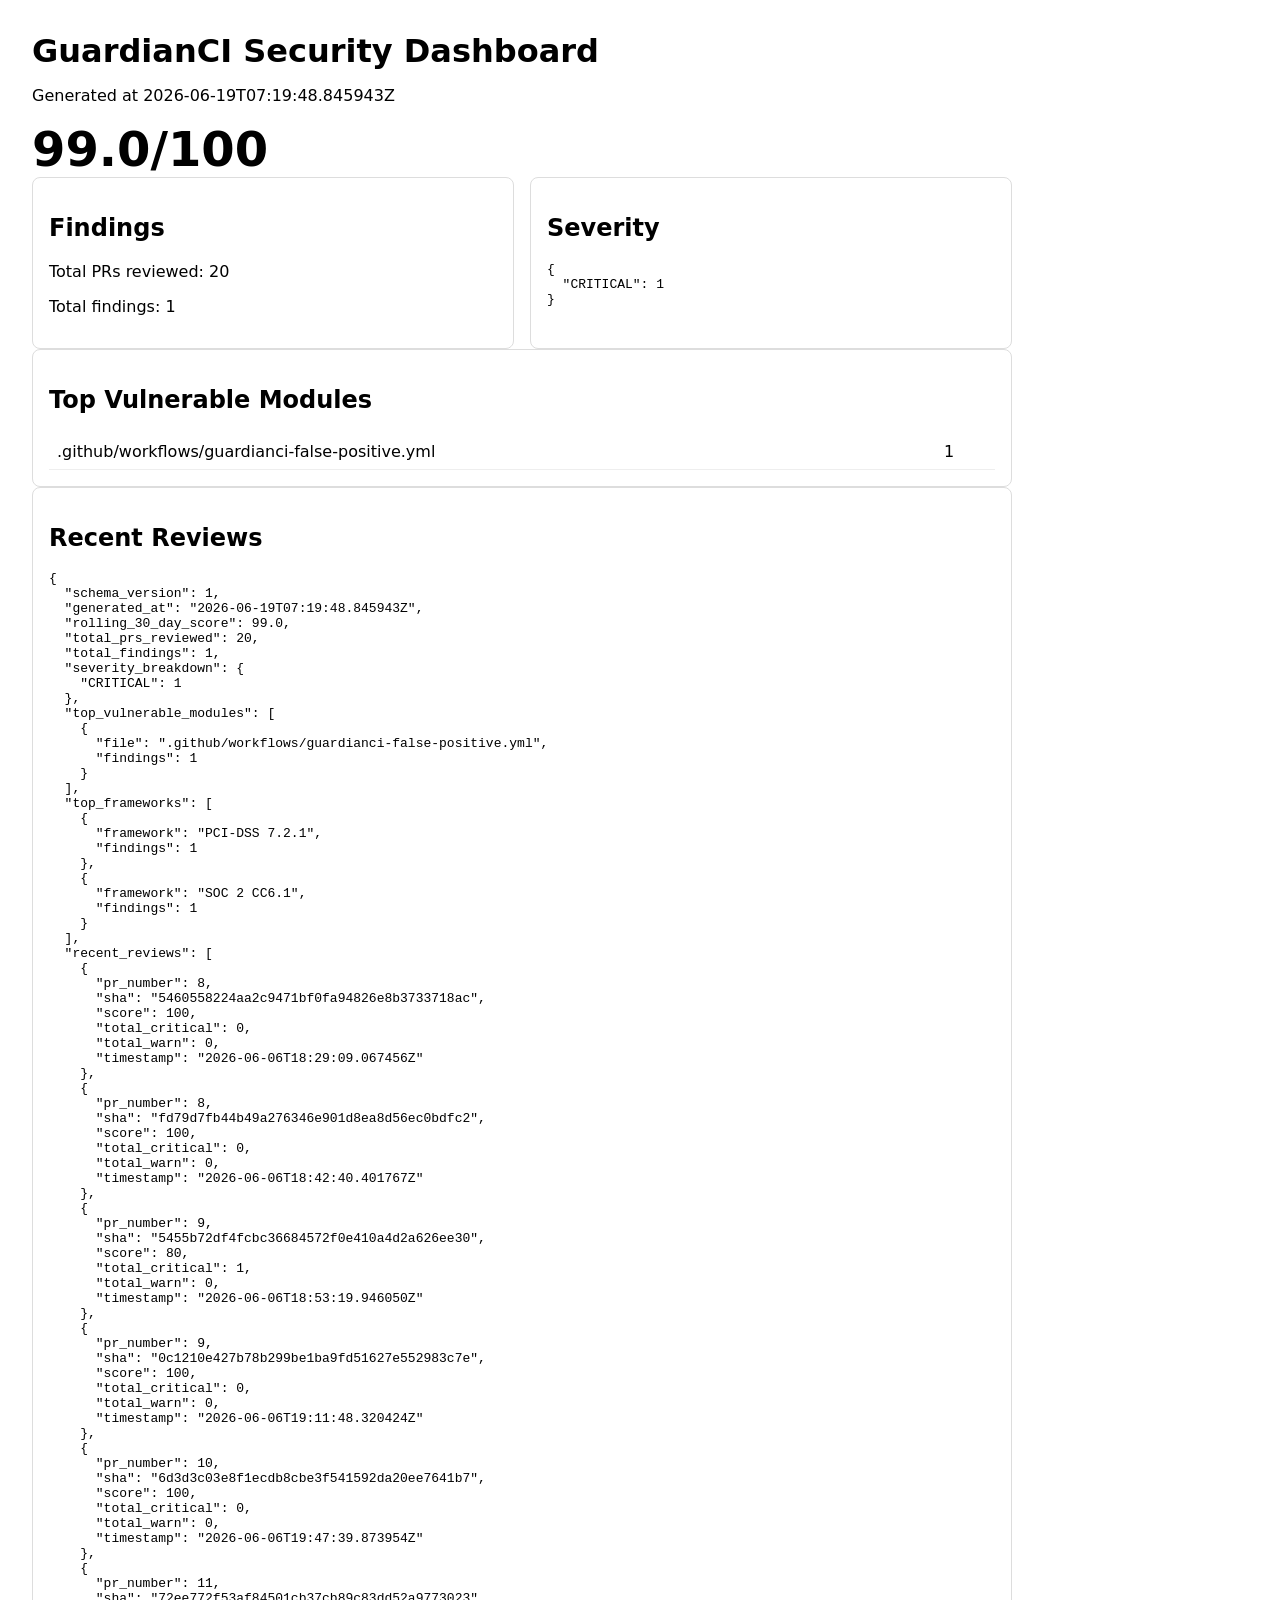
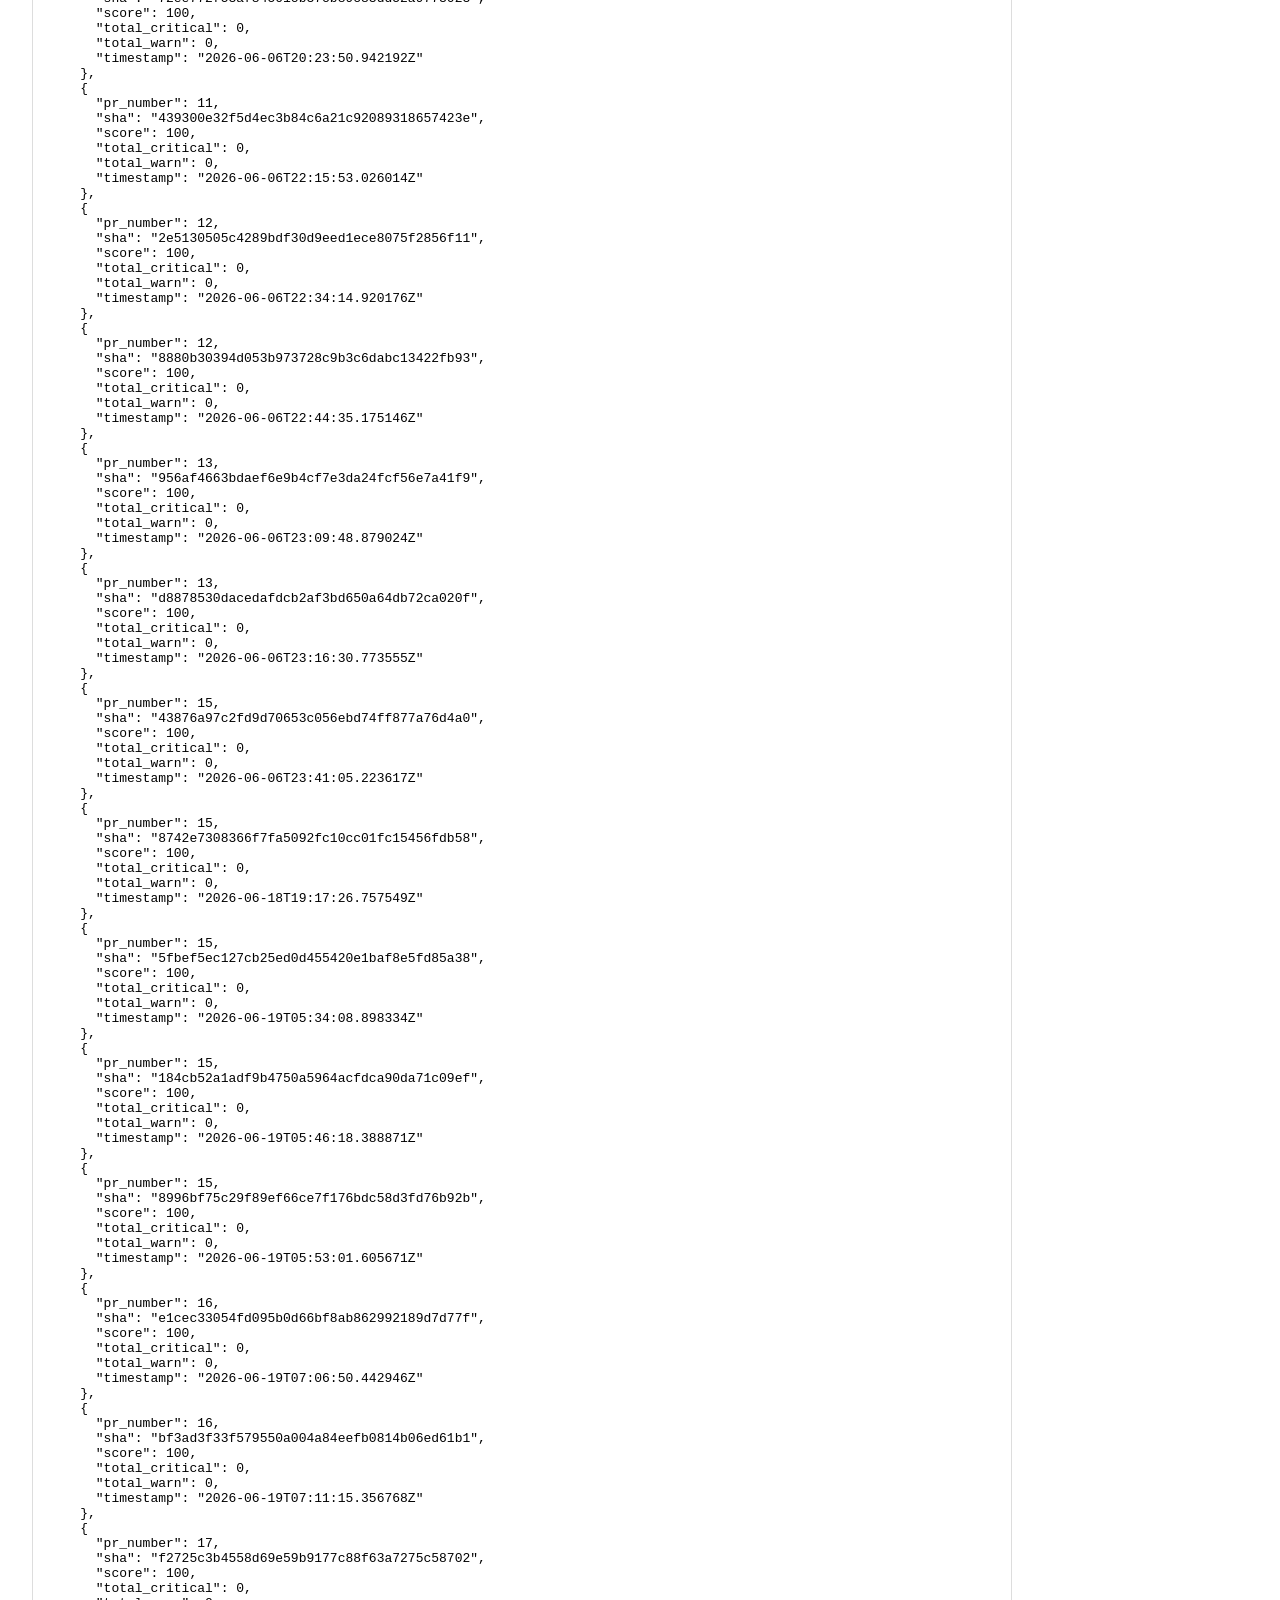
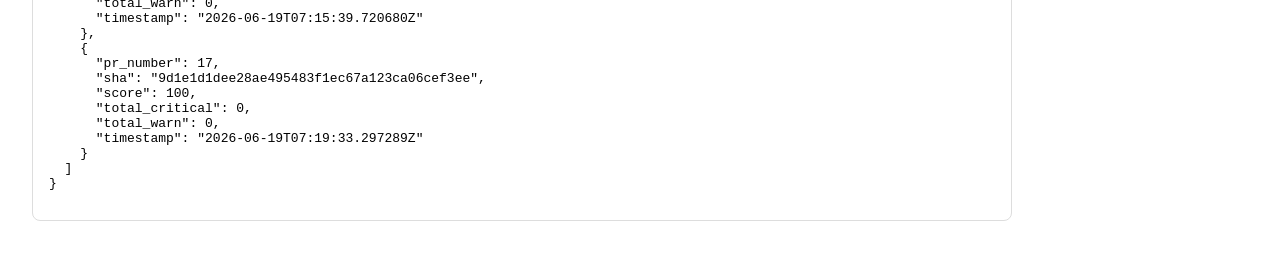
==== index.html @ 5e806235 "GuardianCI metrics: 2026-06-19t07-19-33-297289z-9d1e1d1dee28.json" ====
<!doctype html>
<html lang="en">
<head>
  <meta charset="utf-8">
  <meta name="viewport" content="width=device-width, initial-scale=1">
  <title>GuardianCI Security Dashboard</title>
  <style>
    body { font-family: system-ui, sans-serif; margin: 2rem; max-width: 980px; }
    h1 { margin-bottom: 0.25rem; }
    .score { font-size: 3rem; font-weight: 700; }
    .grid { display: grid; grid-template-columns: repeat(auto-fit, minmax(220px, 1fr)); gap: 1rem; }
    section { border: 1px solid #ddd; border-radius: 8px; padding: 1rem; }
    table { width: 100%; border-collapse: collapse; }
    td, th { border-bottom: 1px solid #eee; padding: 0.5rem; text-align: left; }
  </style>
</head>
<body>
  <h1>GuardianCI Security Dashboard</h1>
  <p>Generated at 2026-06-19T07:19:48.845943Z</p>
  <div class="score">99.0/100</div>
  <div class="grid">
    <section>
      <h2>Findings</h2>
      <p>Total PRs reviewed: 20</p>
      <p>Total findings: 1</p>
    </section>
    <section>
      <h2>Severity</h2>
      <pre>{
  &quot;CRITICAL&quot;: 1
}</pre>
    </section>
  </div>
  <section>
    <h2>Top Vulnerable Modules</h2>
    <table><tbody>
      <tr><td>.github/workflows/guardianci-false-positive.yml</td><td>1</td></tr>
    </tbody></table>
  </section>
  <section>
    <h2>Recent Reviews</h2>
    <pre id="data">{
  &quot;schema_version&quot;: 1,
  &quot;generated_at&quot;: &quot;2026-06-19T07:19:48.845943Z&quot;,
  &quot;rolling_30_day_score&quot;: 99.0,
  &quot;total_prs_reviewed&quot;: 20,
  &quot;total_findings&quot;: 1,
  &quot;severity_breakdown&quot;: {
    &quot;CRITICAL&quot;: 1
  },
  &quot;top_vulnerable_modules&quot;: [
    {
      &quot;file&quot;: &quot;.github/workflows/guardianci-false-positive.yml&quot;,
      &quot;findings&quot;: 1
    }
  ],
  &quot;top_frameworks&quot;: [
    {
      &quot;framework&quot;: &quot;PCI-DSS 7.2.1&quot;,
      &quot;findings&quot;: 1
    },
    {
      &quot;framework&quot;: &quot;SOC 2 CC6.1&quot;,
      &quot;findings&quot;: 1
    }
  ],
  &quot;recent_reviews&quot;: [
    {
      &quot;pr_number&quot;: 8,
      &quot;sha&quot;: &quot;5460558224aa2c9471bf0fa94826e8b3733718ac&quot;,
      &quot;score&quot;: 100,
      &quot;total_critical&quot;: 0,
      &quot;total_warn&quot;: 0,
      &quot;timestamp&quot;: &quot;2026-06-06T18:29:09.067456Z&quot;
    },
    {
      &quot;pr_number&quot;: 8,
      &quot;sha&quot;: &quot;fd79d7fb44b49a276346e901d8ea8d56ec0bdfc2&quot;,
      &quot;score&quot;: 100,
      &quot;total_critical&quot;: 0,
      &quot;total_warn&quot;: 0,
      &quot;timestamp&quot;: &quot;2026-06-06T18:42:40.401767Z&quot;
    },
    {
      &quot;pr_number&quot;: 9,
      &quot;sha&quot;: &quot;5455b72df4fcbc36684572f0e410a4d2a626ee30&quot;,
      &quot;score&quot;: 80,
      &quot;total_critical&quot;: 1,
      &quot;total_warn&quot;: 0,
      &quot;timestamp&quot;: &quot;2026-06-06T18:53:19.946050Z&quot;
    },
    {
      &quot;pr_number&quot;: 9,
      &quot;sha&quot;: &quot;0c1210e427b78b299be1ba9fd51627e552983c7e&quot;,
      &quot;score&quot;: 100,
      &quot;total_critical&quot;: 0,
      &quot;total_warn&quot;: 0,
      &quot;timestamp&quot;: &quot;2026-06-06T19:11:48.320424Z&quot;
    },
    {
      &quot;pr_number&quot;: 10,
      &quot;sha&quot;: &quot;6d3d3c03e8f1ecdb8cbe3f541592da20ee7641b7&quot;,
      &quot;score&quot;: 100,
      &quot;total_critical&quot;: 0,
      &quot;total_warn&quot;: 0,
      &quot;timestamp&quot;: &quot;2026-06-06T19:47:39.873954Z&quot;
    },
    {
      &quot;pr_number&quot;: 11,
      &quot;sha&quot;: &quot;72ee772f53af84501cb37cb89c83dd52a9773023&quot;,
      &quot;score&quot;: 100,
      &quot;total_critical&quot;: 0,
      &quot;total_warn&quot;: 0,
      &quot;timestamp&quot;: &quot;2026-06-06T20:23:50.942192Z&quot;
    },
    {
      &quot;pr_number&quot;: 11,
      &quot;sha&quot;: &quot;439300e32f5d4ec3b84c6a21c92089318657423e&quot;,
      &quot;score&quot;: 100,
      &quot;total_critical&quot;: 0,
      &quot;total_warn&quot;: 0,
      &quot;timestamp&quot;: &quot;2026-06-06T22:15:53.026014Z&quot;
    },
    {
      &quot;pr_number&quot;: 12,
      &quot;sha&quot;: &quot;2e5130505c4289bdf30d9eed1ece8075f2856f11&quot;,
      &quot;score&quot;: 100,
      &quot;total_critical&quot;: 0,
      &quot;total_warn&quot;: 0,
      &quot;timestamp&quot;: &quot;2026-06-06T22:34:14.920176Z&quot;
    },
    {
      &quot;pr_number&quot;: 12,
      &quot;sha&quot;: &quot;8880b30394d053b973728c9b3c6dabc13422fb93&quot;,
      &quot;score&quot;: 100,
      &quot;total_critical&quot;: 0,
      &quot;total_warn&quot;: 0,
      &quot;timestamp&quot;: &quot;2026-06-06T22:44:35.175146Z&quot;
    },
    {
      &quot;pr_number&quot;: 13,
      &quot;sha&quot;: &quot;956af4663bdaef6e9b4cf7e3da24fcf56e7a41f9&quot;,
      &quot;score&quot;: 100,
      &quot;total_critical&quot;: 0,
      &quot;total_warn&quot;: 0,
      &quot;timestamp&quot;: &quot;2026-06-06T23:09:48.879024Z&quot;
    },
    {
      &quot;pr_number&quot;: 13,
      &quot;sha&quot;: &quot;d8878530dacedafdcb2af3bd650a64db72ca020f&quot;,
      &quot;score&quot;: 100,
      &quot;total_critical&quot;: 0,
      &quot;total_warn&quot;: 0,
      &quot;timestamp&quot;: &quot;2026-06-06T23:16:30.773555Z&quot;
    },
    {
      &quot;pr_number&quot;: 15,
      &quot;sha&quot;: &quot;43876a97c2fd9d70653c056ebd74ff877a76d4a0&quot;,
      &quot;score&quot;: 100,
      &quot;total_critical&quot;: 0,
      &quot;total_warn&quot;: 0,
      &quot;timestamp&quot;: &quot;2026-06-06T23:41:05.223617Z&quot;
    },
    {
      &quot;pr_number&quot;: 15,
      &quot;sha&quot;: &quot;8742e7308366f7fa5092fc10cc01fc15456fdb58&quot;,
      &quot;score&quot;: 100,
      &quot;total_critical&quot;: 0,
      &quot;total_warn&quot;: 0,
      &quot;timestamp&quot;: &quot;2026-06-18T19:17:26.757549Z&quot;
    },
    {
      &quot;pr_number&quot;: 15,
      &quot;sha&quot;: &quot;5fbef5ec127cb25ed0d455420e1baf8e5fd85a38&quot;,
      &quot;score&quot;: 100,
      &quot;total_critical&quot;: 0,
      &quot;total_warn&quot;: 0,
      &quot;timestamp&quot;: &quot;2026-06-19T05:34:08.898334Z&quot;
    },
    {
      &quot;pr_number&quot;: 15,
      &quot;sha&quot;: &quot;184cb52a1adf9b4750a5964acfdca90da71c09ef&quot;,
      &quot;score&quot;: 100,
      &quot;total_critical&quot;: 0,
      &quot;total_warn&quot;: 0,
      &quot;timestamp&quot;: &quot;2026-06-19T05:46:18.388871Z&quot;
    },
    {
      &quot;pr_number&quot;: 15,
      &quot;sha&quot;: &quot;8996bf75c29f89ef66ce7f176bdc58d3fd76b92b&quot;,
      &quot;score&quot;: 100,
      &quot;total_critical&quot;: 0,
      &quot;total_warn&quot;: 0,
      &quot;timestamp&quot;: &quot;2026-06-19T05:53:01.605671Z&quot;
    },
    {
      &quot;pr_number&quot;: 16,
      &quot;sha&quot;: &quot;e1cec33054fd095b0d66bf8ab862992189d7d77f&quot;,
      &quot;score&quot;: 100,
      &quot;total_critical&quot;: 0,
      &quot;total_warn&quot;: 0,
      &quot;timestamp&quot;: &quot;2026-06-19T07:06:50.442946Z&quot;
    },
    {
      &quot;pr_number&quot;: 16,
      &quot;sha&quot;: &quot;bf3ad3f33f579550a004a84eefb0814b06ed61b1&quot;,
      &quot;score&quot;: 100,
      &quot;total_critical&quot;: 0,
      &quot;total_warn&quot;: 0,
      &quot;timestamp&quot;: &quot;2026-06-19T07:11:15.356768Z&quot;
    },
    {
      &quot;pr_number&quot;: 17,
      &quot;sha&quot;: &quot;f2725c3b4558d69e59b9177c88f63a7275c58702&quot;,
      &quot;score&quot;: 100,
      &quot;total_critical&quot;: 0,
      &quot;total_warn&quot;: 0,
      &quot;timestamp&quot;: &quot;2026-06-19T07:15:39.720680Z&quot;
    },
    {
      &quot;pr_number&quot;: 17,
      &quot;sha&quot;: &quot;9d1e1d1dee28ae495483f1ec67a123ca06cef3ee&quot;,
      &quot;score&quot;: 100,
      &quot;total_critical&quot;: 0,
      &quot;total_warn&quot;: 0,
      &quot;timestamp&quot;: &quot;2026-06-19T07:19:33.297289Z&quot;
    }
  ]
}</pre>
  </section>
</body>
</html>
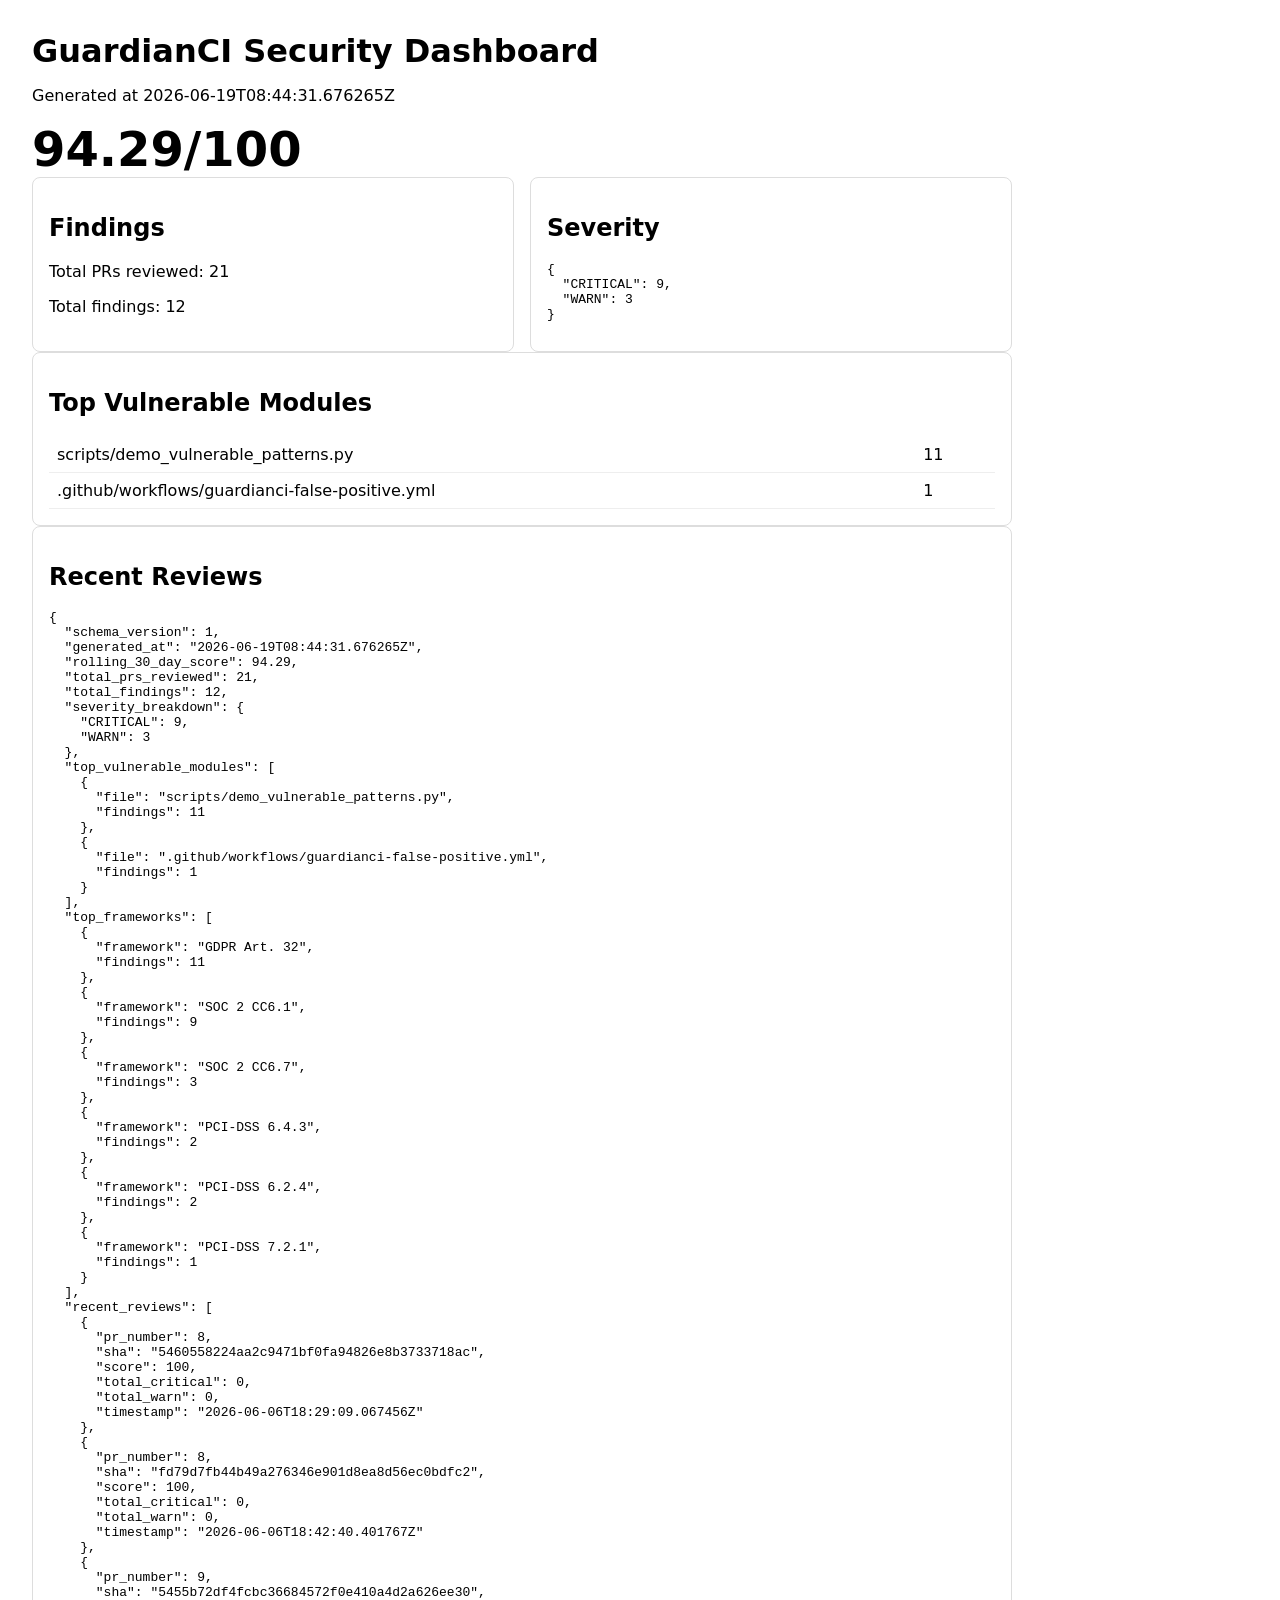
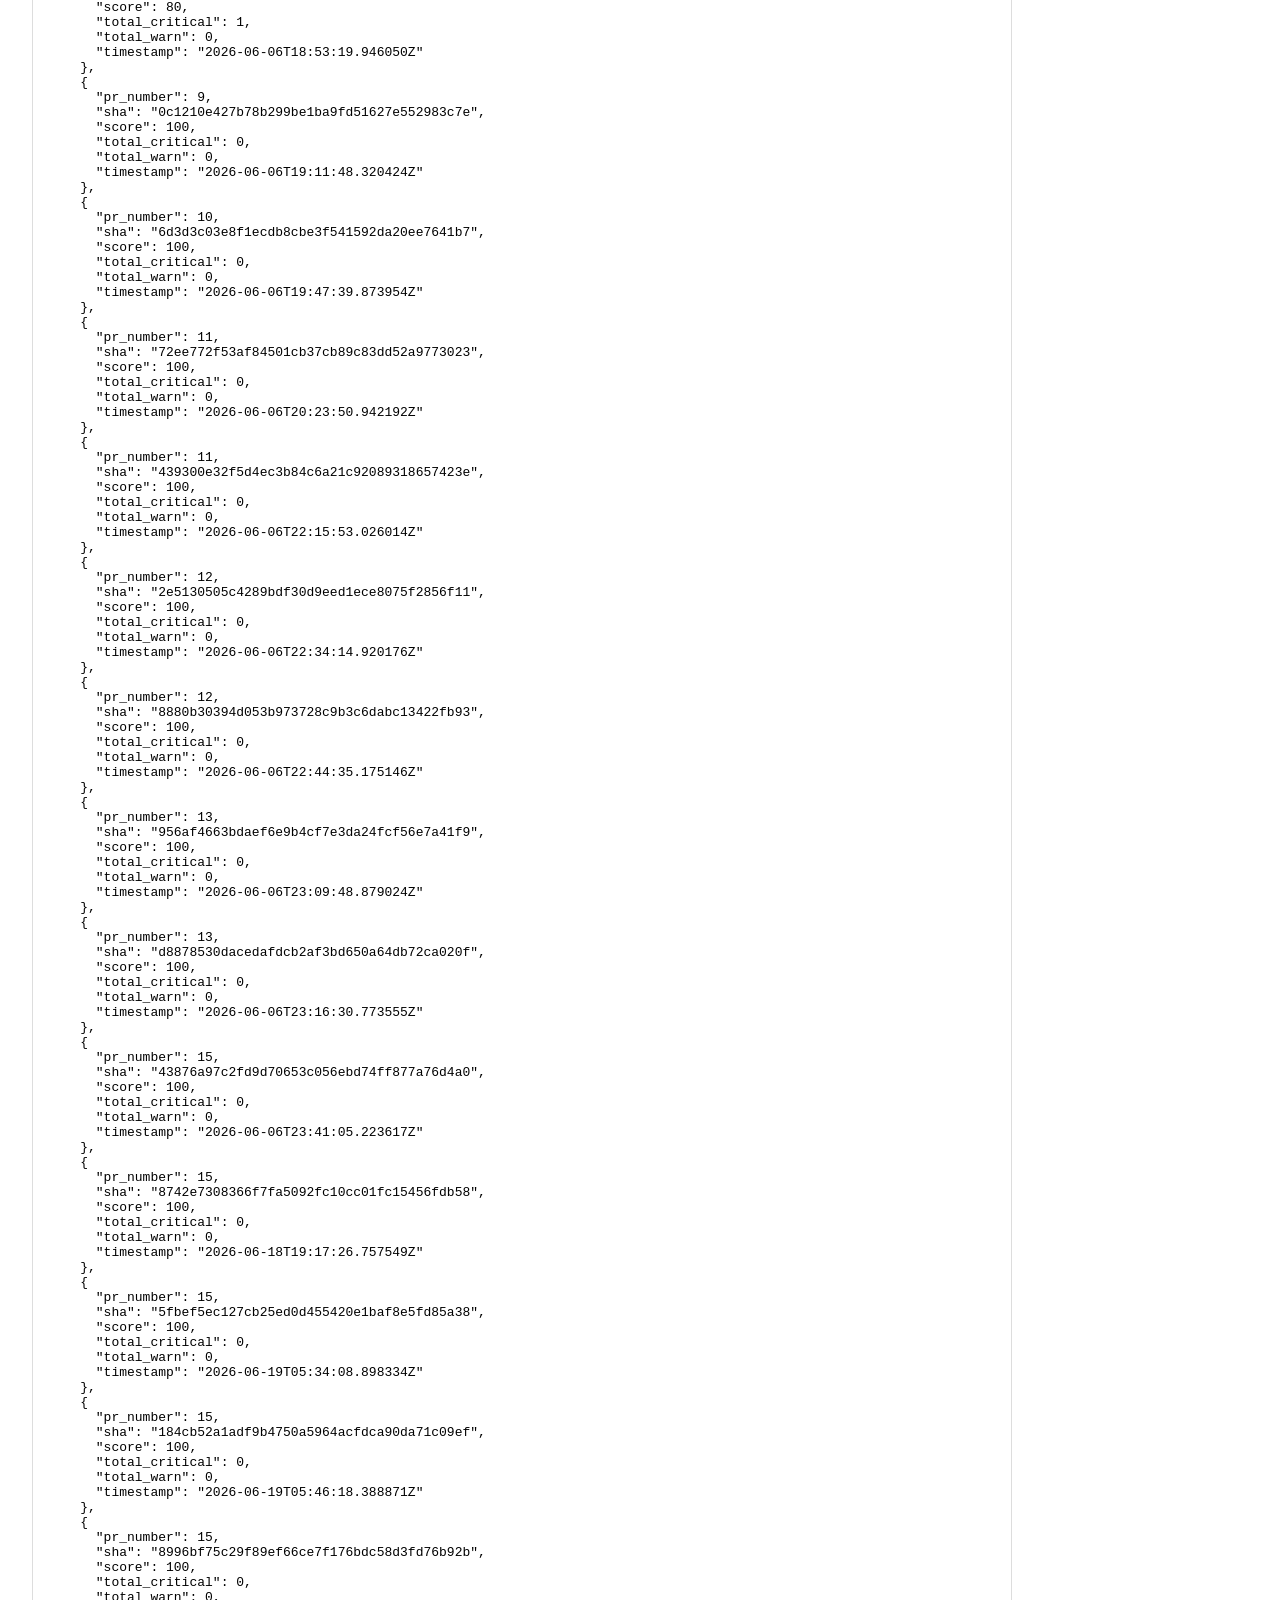
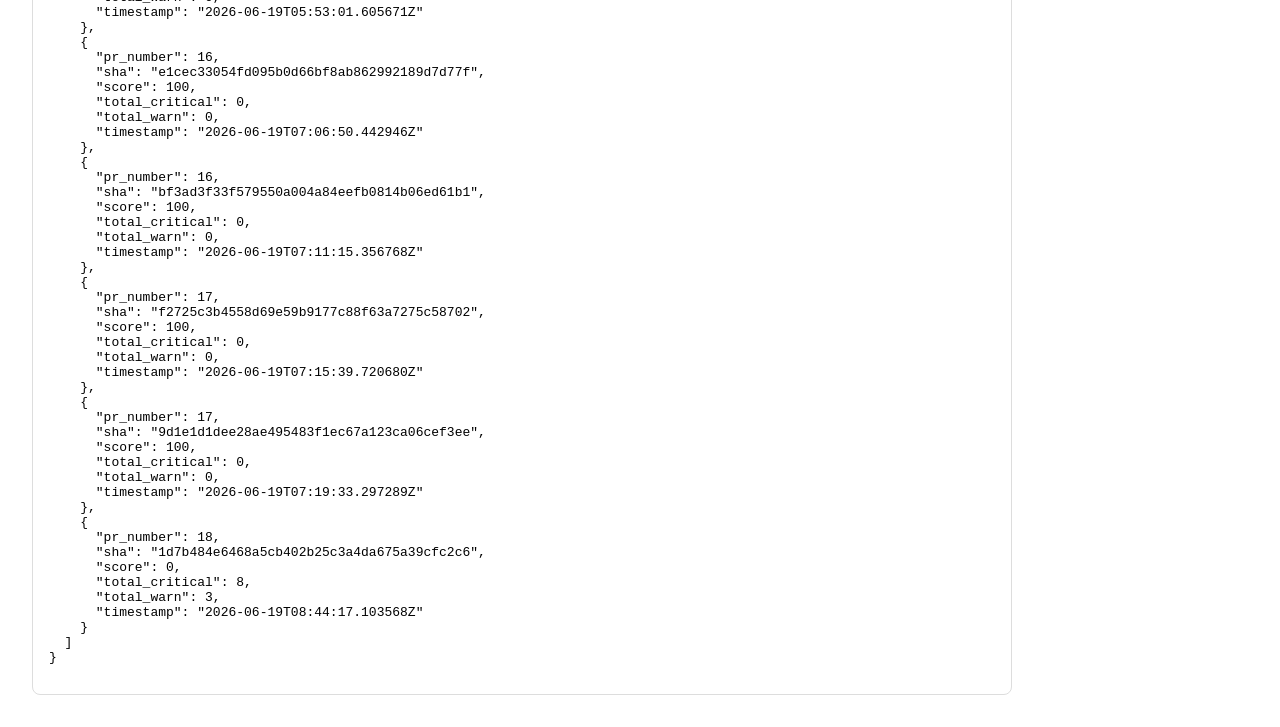
==== commit cab87e42: "GuardianCI metrics: 2026-06-19t08-44-17-103568z-1d7b484e6468.json" ====
--- a/index.html
+++ b/index.html
@@ -16,39 +16,46 @@
 </head>
 <body>
   <h1>GuardianCI Security Dashboard</h1>
-  <p>Generated at 2026-06-19T07:19:48.845943Z</p>
-  <div class="score">99.0/100</div>
+  <p>Generated at 2026-06-19T08:44:31.676265Z</p>
+  <div class="score">94.29/100</div>
   <div class="grid">
     <section>
       <h2>Findings</h2>
-      <p>Total PRs reviewed: 20</p>
-      <p>Total findings: 1</p>
+      <p>Total PRs reviewed: 21</p>
+      <p>Total findings: 12</p>
     </section>
     <section>
       <h2>Severity</h2>
       <pre>{
-  &quot;CRITICAL&quot;: 1
+  &quot;CRITICAL&quot;: 9,
+  &quot;WARN&quot;: 3
 }</pre>
     </section>
   </div>
   <section>
     <h2>Top Vulnerable Modules</h2>
     <table><tbody>
-      <tr><td>.github/workflows/guardianci-false-positive.yml</td><td>1</td></tr>
+      <tr><td>scripts/demo_vulnerable_patterns.py</td><td>11</td></tr>
+<tr><td>.github/workflows/guardianci-false-positive.yml</td><td>1</td></tr>
     </tbody></table>
   </section>
   <section>
     <h2>Recent Reviews</h2>
     <pre id="data">{
   &quot;schema_version&quot;: 1,
-  &quot;generated_at&quot;: &quot;2026-06-19T07:19:48.845943Z&quot;,
-  &quot;rolling_30_day_score&quot;: 99.0,
-  &quot;total_prs_reviewed&quot;: 20,
-  &quot;total_findings&quot;: 1,
+  &quot;generated_at&quot;: &quot;2026-06-19T08:44:31.676265Z&quot;,
+  &quot;rolling_30_day_score&quot;: 94.29,
+  &quot;total_prs_reviewed&quot;: 21,
+  &quot;total_findings&quot;: 12,
   &quot;severity_breakdown&quot;: {
-    &quot;CRITICAL&quot;: 1
+    &quot;CRITICAL&quot;: 9,
+    &quot;WARN&quot;: 3
   },
   &quot;top_vulnerable_modules&quot;: [
+    {
+      &quot;file&quot;: &quot;scripts/demo_vulnerable_patterns.py&quot;,
+      &quot;findings&quot;: 11
+    },
     {
       &quot;file&quot;: &quot;.github/workflows/guardianci-false-positive.yml&quot;,
       &quot;findings&quot;: 1
@@ -56,11 +63,27 @@
   ],
   &quot;top_frameworks&quot;: [
     {
+      &quot;framework&quot;: &quot;GDPR Art. 32&quot;,
+      &quot;findings&quot;: 11
+    },
+    {
+      &quot;framework&quot;: &quot;SOC 2 CC6.1&quot;,
+      &quot;findings&quot;: 9
+    },
+    {
+      &quot;framework&quot;: &quot;SOC 2 CC6.7&quot;,
+      &quot;findings&quot;: 3
+    },
+    {
+      &quot;framework&quot;: &quot;PCI-DSS 6.4.3&quot;,
+      &quot;findings&quot;: 2
+    },
+    {
+      &quot;framework&quot;: &quot;PCI-DSS 6.2.4&quot;,
+      &quot;findings&quot;: 2
+    },
+    {
       &quot;framework&quot;: &quot;PCI-DSS 7.2.1&quot;,
-      &quot;findings&quot;: 1
-    },
-    {
-      &quot;framework&quot;: &quot;SOC 2 CC6.1&quot;,
       &quot;findings&quot;: 1
     }
   ],
@@ -224,6 +247,14 @@
       &quot;total_critical&quot;: 0,
       &quot;total_warn&quot;: 0,
       &quot;timestamp&quot;: &quot;2026-06-19T07:19:33.297289Z&quot;
+    },
+    {
+      &quot;pr_number&quot;: 18,
+      &quot;sha&quot;: &quot;1d7b484e6468a5cb402b25c3a4da675a39cfc2c6&quot;,
+      &quot;score&quot;: 0,
+      &quot;total_critical&quot;: 8,
+      &quot;total_warn&quot;: 3,
+      &quot;timestamp&quot;: &quot;2026-06-19T08:44:17.103568Z&quot;
     }
   ]
 }</pre>
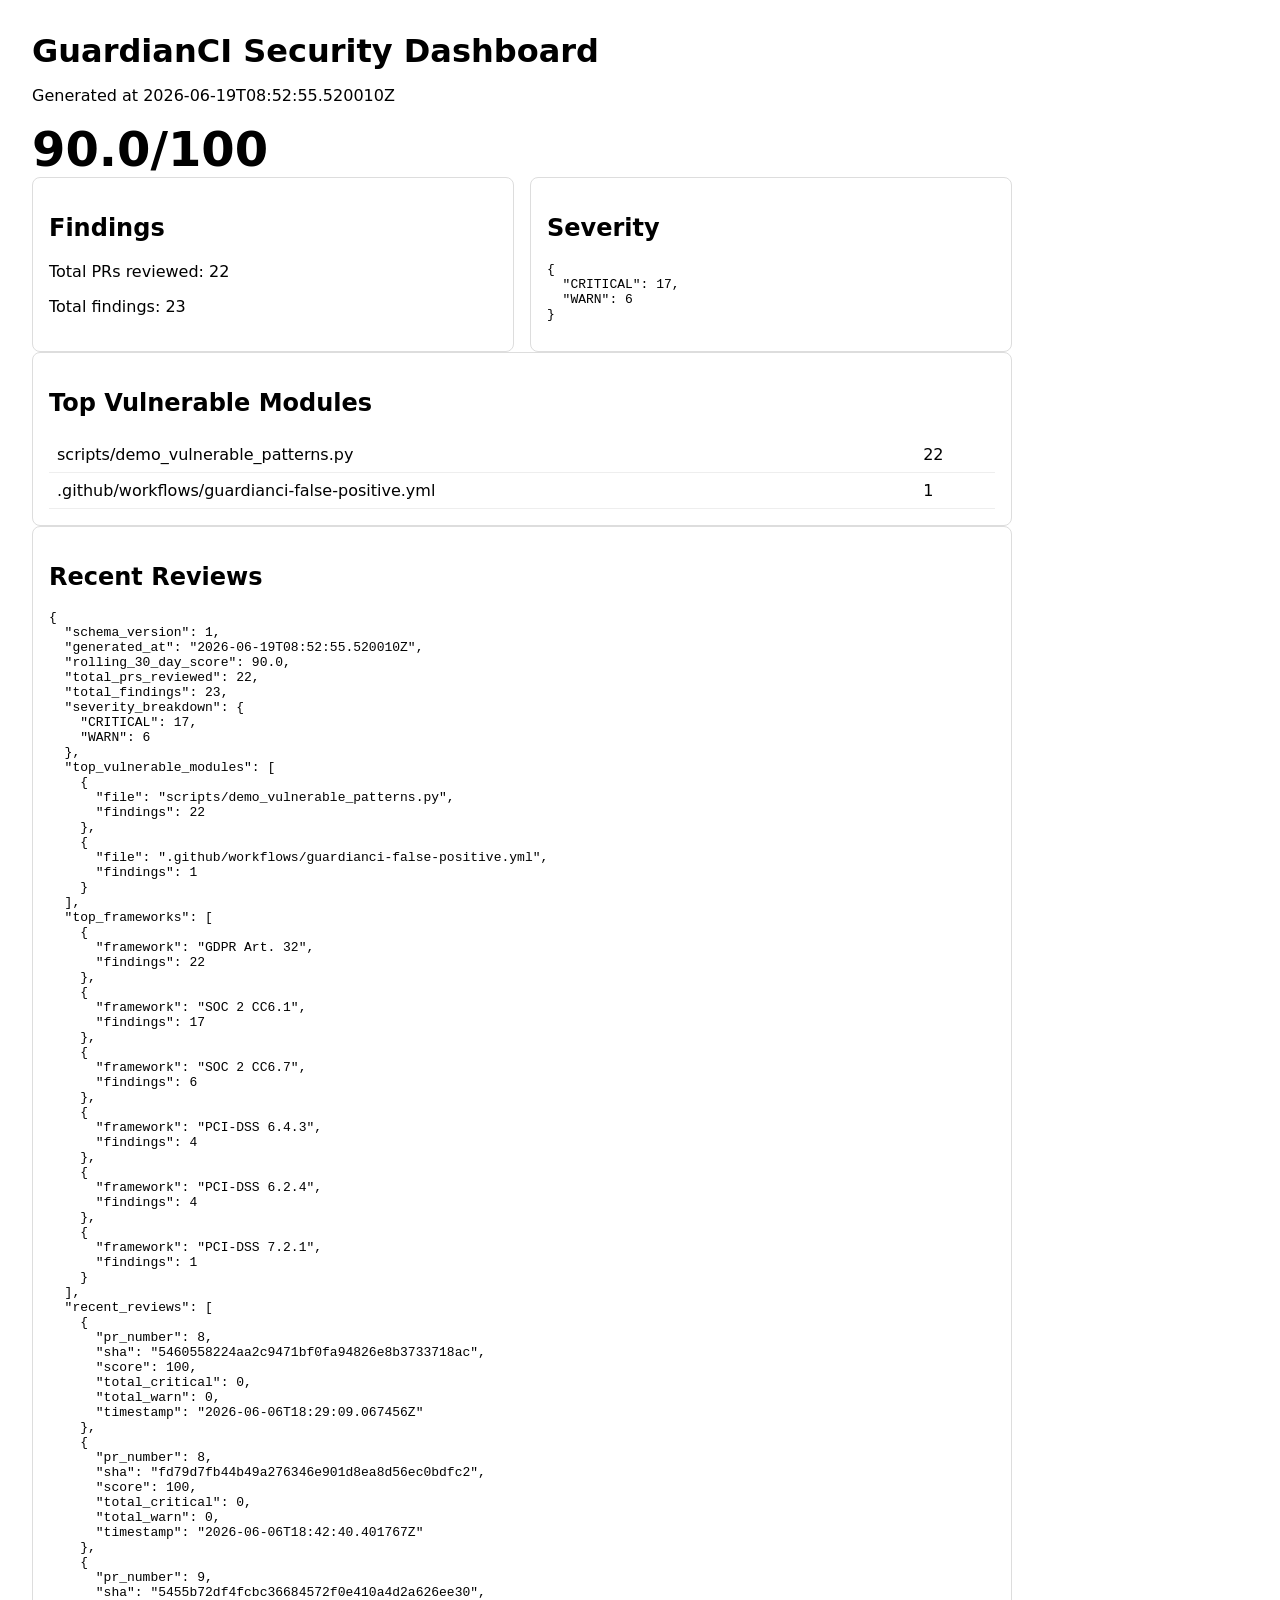
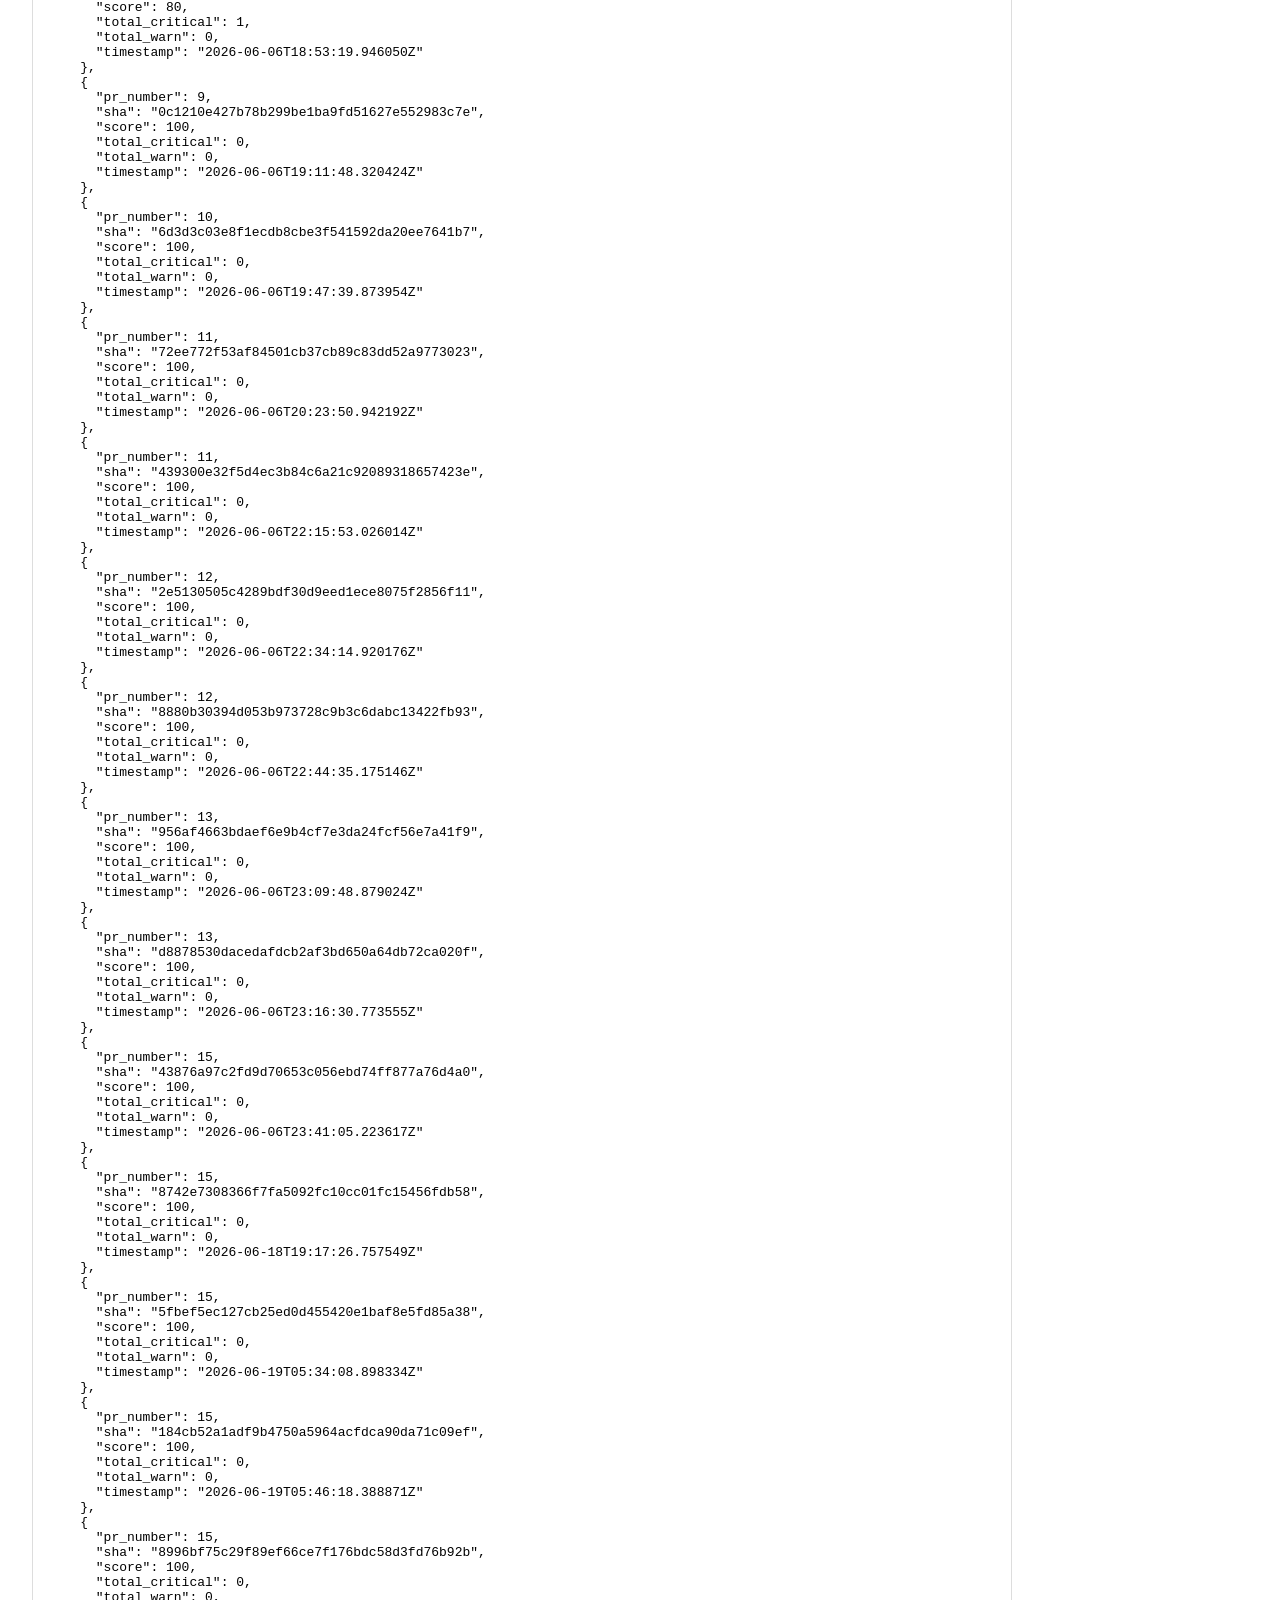
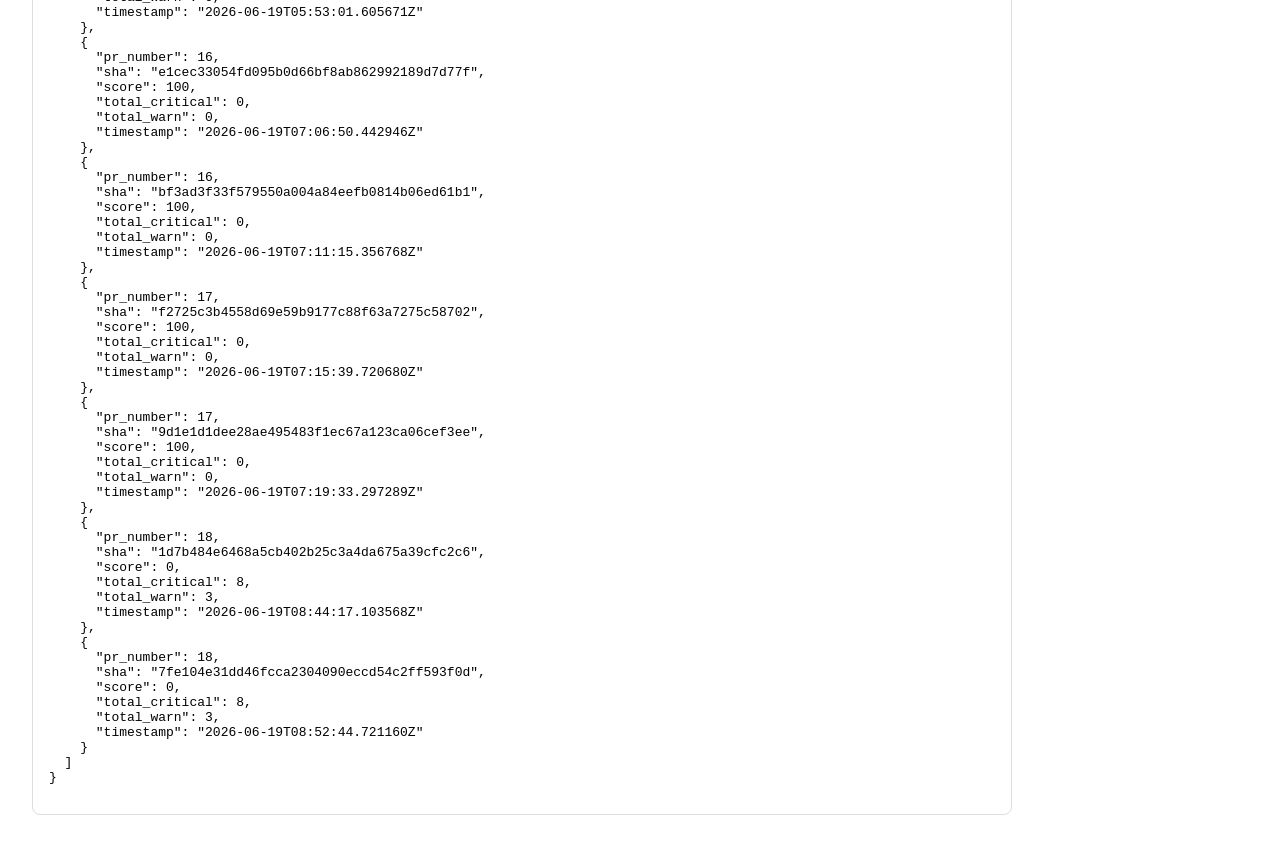
==== commit 4c0f66e0: "GuardianCI metrics: 2026-06-19t08-52-44-721160z-7fe104e31dd4.json" ====
--- a/index.html
+++ b/index.html
@@ -16,26 +16,26 @@
 </head>
 <body>
   <h1>GuardianCI Security Dashboard</h1>
-  <p>Generated at 2026-06-19T08:44:31.676265Z</p>
-  <div class="score">94.29/100</div>
+  <p>Generated at 2026-06-19T08:52:55.520010Z</p>
+  <div class="score">90.0/100</div>
   <div class="grid">
     <section>
       <h2>Findings</h2>
-      <p>Total PRs reviewed: 21</p>
-      <p>Total findings: 12</p>
+      <p>Total PRs reviewed: 22</p>
+      <p>Total findings: 23</p>
     </section>
     <section>
       <h2>Severity</h2>
       <pre>{
-  &quot;CRITICAL&quot;: 9,
-  &quot;WARN&quot;: 3
+  &quot;CRITICAL&quot;: 17,
+  &quot;WARN&quot;: 6
 }</pre>
     </section>
   </div>
   <section>
     <h2>Top Vulnerable Modules</h2>
     <table><tbody>
-      <tr><td>scripts/demo_vulnerable_patterns.py</td><td>11</td></tr>
+      <tr><td>scripts/demo_vulnerable_patterns.py</td><td>22</td></tr>
 <tr><td>.github/workflows/guardianci-false-positive.yml</td><td>1</td></tr>
     </tbody></table>
   </section>
@@ -43,18 +43,18 @@
     <h2>Recent Reviews</h2>
     <pre id="data">{
   &quot;schema_version&quot;: 1,
-  &quot;generated_at&quot;: &quot;2026-06-19T08:44:31.676265Z&quot;,
-  &quot;rolling_30_day_score&quot;: 94.29,
-  &quot;total_prs_reviewed&quot;: 21,
-  &quot;total_findings&quot;: 12,
+  &quot;generated_at&quot;: &quot;2026-06-19T08:52:55.520010Z&quot;,
+  &quot;rolling_30_day_score&quot;: 90.0,
+  &quot;total_prs_reviewed&quot;: 22,
+  &quot;total_findings&quot;: 23,
   &quot;severity_breakdown&quot;: {
-    &quot;CRITICAL&quot;: 9,
-    &quot;WARN&quot;: 3
+    &quot;CRITICAL&quot;: 17,
+    &quot;WARN&quot;: 6
   },
   &quot;top_vulnerable_modules&quot;: [
     {
       &quot;file&quot;: &quot;scripts/demo_vulnerable_patterns.py&quot;,
-      &quot;findings&quot;: 11
+      &quot;findings&quot;: 22
     },
     {
       &quot;file&quot;: &quot;.github/workflows/guardianci-false-positive.yml&quot;,
@@ -64,23 +64,23 @@
   &quot;top_frameworks&quot;: [
     {
       &quot;framework&quot;: &quot;GDPR Art. 32&quot;,
-      &quot;findings&quot;: 11
+      &quot;findings&quot;: 22
     },
     {
       &quot;framework&quot;: &quot;SOC 2 CC6.1&quot;,
-      &quot;findings&quot;: 9
+      &quot;findings&quot;: 17
     },
     {
       &quot;framework&quot;: &quot;SOC 2 CC6.7&quot;,
-      &quot;findings&quot;: 3
+      &quot;findings&quot;: 6
     },
     {
       &quot;framework&quot;: &quot;PCI-DSS 6.4.3&quot;,
-      &quot;findings&quot;: 2
+      &quot;findings&quot;: 4
     },
     {
       &quot;framework&quot;: &quot;PCI-DSS 6.2.4&quot;,
-      &quot;findings&quot;: 2
+      &quot;findings&quot;: 4
     },
     {
       &quot;framework&quot;: &quot;PCI-DSS 7.2.1&quot;,
@@ -255,6 +255,14 @@
       &quot;total_critical&quot;: 8,
       &quot;total_warn&quot;: 3,
       &quot;timestamp&quot;: &quot;2026-06-19T08:44:17.103568Z&quot;
+    },
+    {
+      &quot;pr_number&quot;: 18,
+      &quot;sha&quot;: &quot;7fe104e31dd46fcca2304090eccd54c2ff593f0d&quot;,
+      &quot;score&quot;: 0,
+      &quot;total_critical&quot;: 8,
+      &quot;total_warn&quot;: 3,
+      &quot;timestamp&quot;: &quot;2026-06-19T08:52:44.721160Z&quot;
     }
   ]
 }</pre>
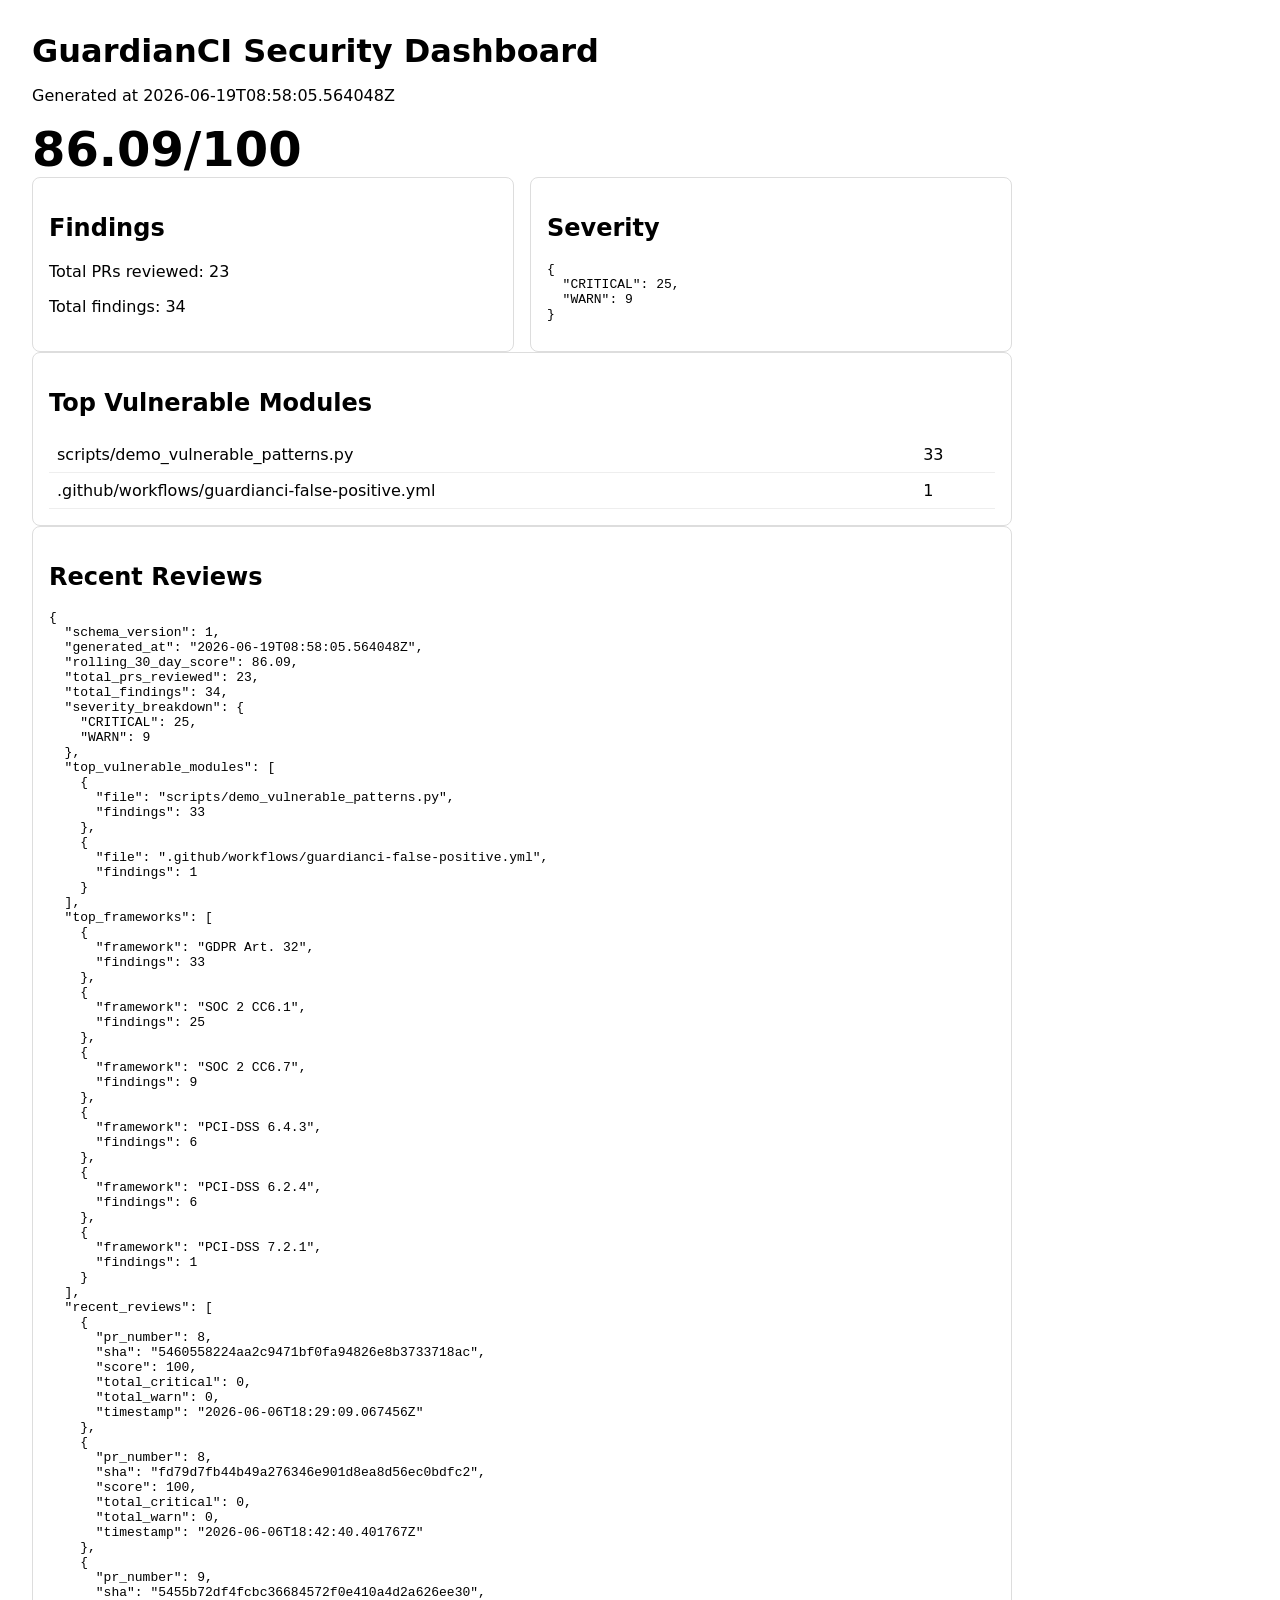
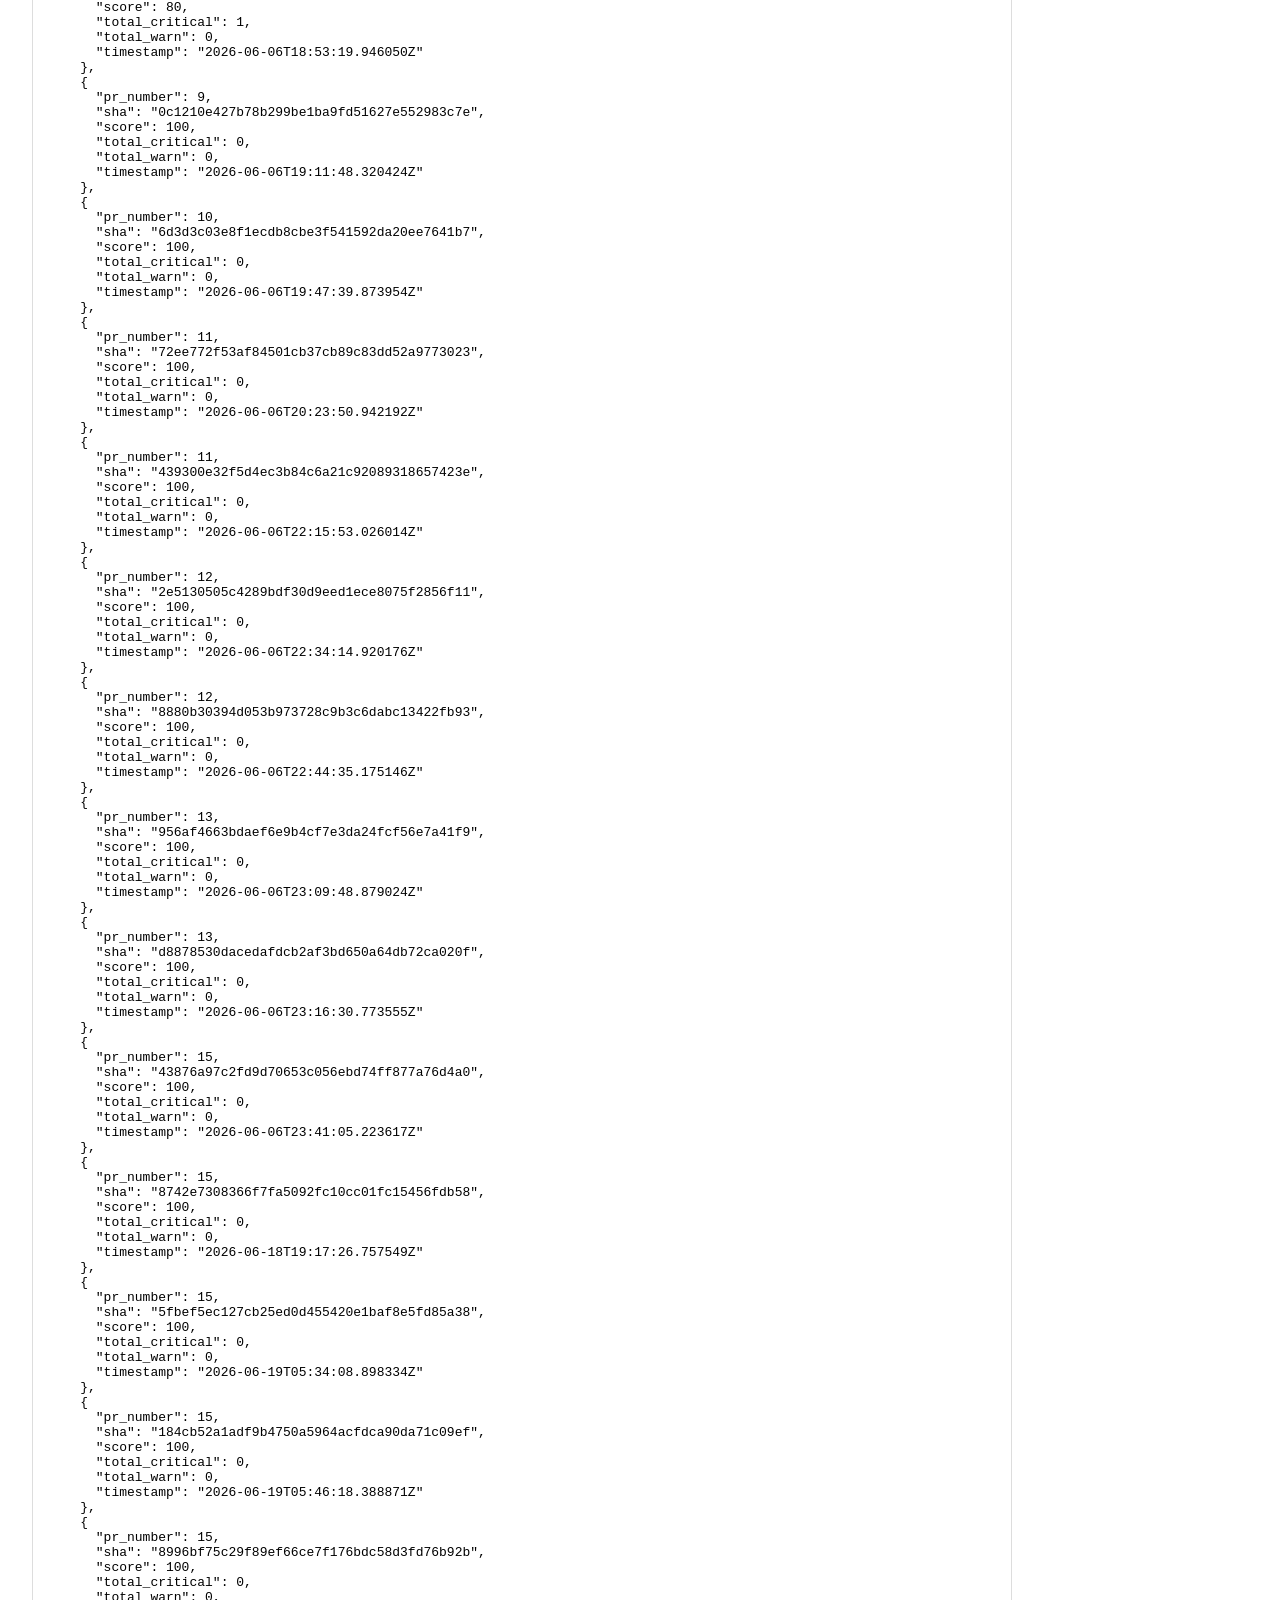
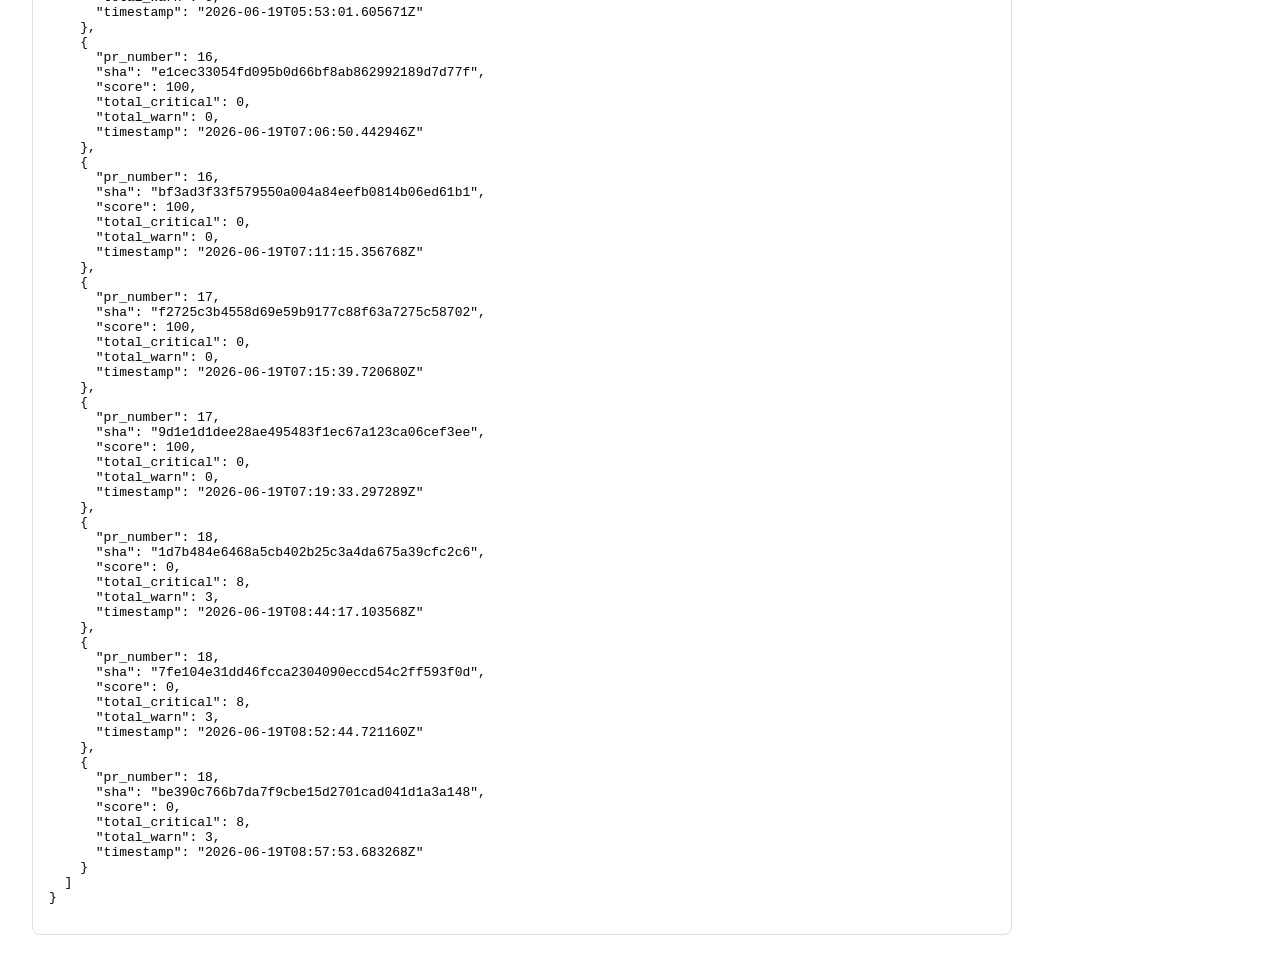
==== commit 8405eed0: "GuardianCI metrics: 2026-06-19t08-57-53-683268z-be390c766b7d.json" ====
--- a/index.html
+++ b/index.html
@@ -16,26 +16,26 @@
 </head>
 <body>
   <h1>GuardianCI Security Dashboard</h1>
-  <p>Generated at 2026-06-19T08:52:55.520010Z</p>
-  <div class="score">90.0/100</div>
+  <p>Generated at 2026-06-19T08:58:05.564048Z</p>
+  <div class="score">86.09/100</div>
   <div class="grid">
     <section>
       <h2>Findings</h2>
-      <p>Total PRs reviewed: 22</p>
-      <p>Total findings: 23</p>
+      <p>Total PRs reviewed: 23</p>
+      <p>Total findings: 34</p>
     </section>
     <section>
       <h2>Severity</h2>
       <pre>{
-  &quot;CRITICAL&quot;: 17,
-  &quot;WARN&quot;: 6
+  &quot;CRITICAL&quot;: 25,
+  &quot;WARN&quot;: 9
 }</pre>
     </section>
   </div>
   <section>
     <h2>Top Vulnerable Modules</h2>
     <table><tbody>
-      <tr><td>scripts/demo_vulnerable_patterns.py</td><td>22</td></tr>
+      <tr><td>scripts/demo_vulnerable_patterns.py</td><td>33</td></tr>
 <tr><td>.github/workflows/guardianci-false-positive.yml</td><td>1</td></tr>
     </tbody></table>
   </section>
@@ -43,18 +43,18 @@
     <h2>Recent Reviews</h2>
     <pre id="data">{
   &quot;schema_version&quot;: 1,
-  &quot;generated_at&quot;: &quot;2026-06-19T08:52:55.520010Z&quot;,
-  &quot;rolling_30_day_score&quot;: 90.0,
-  &quot;total_prs_reviewed&quot;: 22,
-  &quot;total_findings&quot;: 23,
+  &quot;generated_at&quot;: &quot;2026-06-19T08:58:05.564048Z&quot;,
+  &quot;rolling_30_day_score&quot;: 86.09,
+  &quot;total_prs_reviewed&quot;: 23,
+  &quot;total_findings&quot;: 34,
   &quot;severity_breakdown&quot;: {
-    &quot;CRITICAL&quot;: 17,
-    &quot;WARN&quot;: 6
+    &quot;CRITICAL&quot;: 25,
+    &quot;WARN&quot;: 9
   },
   &quot;top_vulnerable_modules&quot;: [
     {
       &quot;file&quot;: &quot;scripts/demo_vulnerable_patterns.py&quot;,
-      &quot;findings&quot;: 22
+      &quot;findings&quot;: 33
     },
     {
       &quot;file&quot;: &quot;.github/workflows/guardianci-false-positive.yml&quot;,
@@ -64,23 +64,23 @@
   &quot;top_frameworks&quot;: [
     {
       &quot;framework&quot;: &quot;GDPR Art. 32&quot;,
-      &quot;findings&quot;: 22
+      &quot;findings&quot;: 33
     },
     {
       &quot;framework&quot;: &quot;SOC 2 CC6.1&quot;,
-      &quot;findings&quot;: 17
+      &quot;findings&quot;: 25
     },
     {
       &quot;framework&quot;: &quot;SOC 2 CC6.7&quot;,
+      &quot;findings&quot;: 9
+    },
+    {
+      &quot;framework&quot;: &quot;PCI-DSS 6.4.3&quot;,
       &quot;findings&quot;: 6
     },
     {
-      &quot;framework&quot;: &quot;PCI-DSS 6.4.3&quot;,
-      &quot;findings&quot;: 4
-    },
-    {
       &quot;framework&quot;: &quot;PCI-DSS 6.2.4&quot;,
-      &quot;findings&quot;: 4
+      &quot;findings&quot;: 6
     },
     {
       &quot;framework&quot;: &quot;PCI-DSS 7.2.1&quot;,
@@ -263,6 +263,14 @@
       &quot;total_critical&quot;: 8,
       &quot;total_warn&quot;: 3,
       &quot;timestamp&quot;: &quot;2026-06-19T08:52:44.721160Z&quot;
+    },
+    {
+      &quot;pr_number&quot;: 18,
+      &quot;sha&quot;: &quot;be390c766b7da7f9cbe15d2701cad041d1a3a148&quot;,
+      &quot;score&quot;: 0,
+      &quot;total_critical&quot;: 8,
+      &quot;total_warn&quot;: 3,
+      &quot;timestamp&quot;: &quot;2026-06-19T08:57:53.683268Z&quot;
     }
   ]
 }</pre>
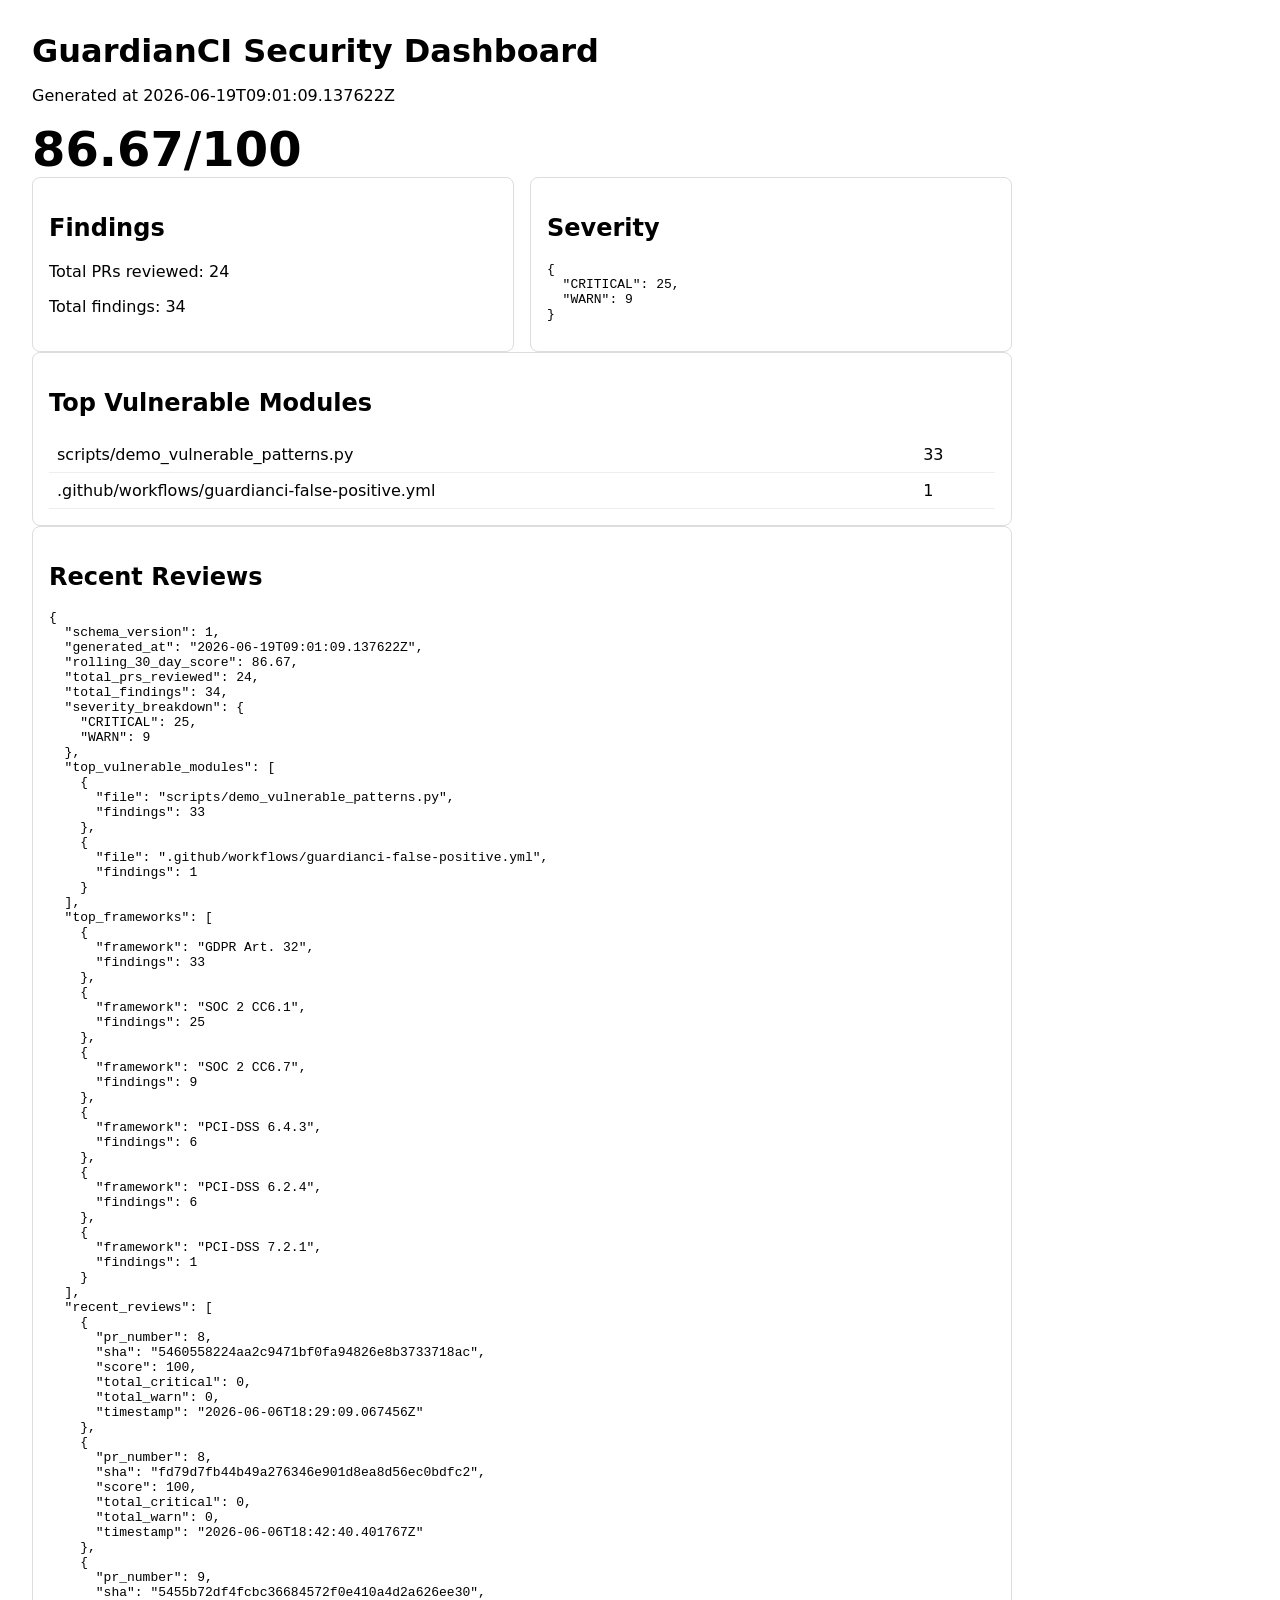
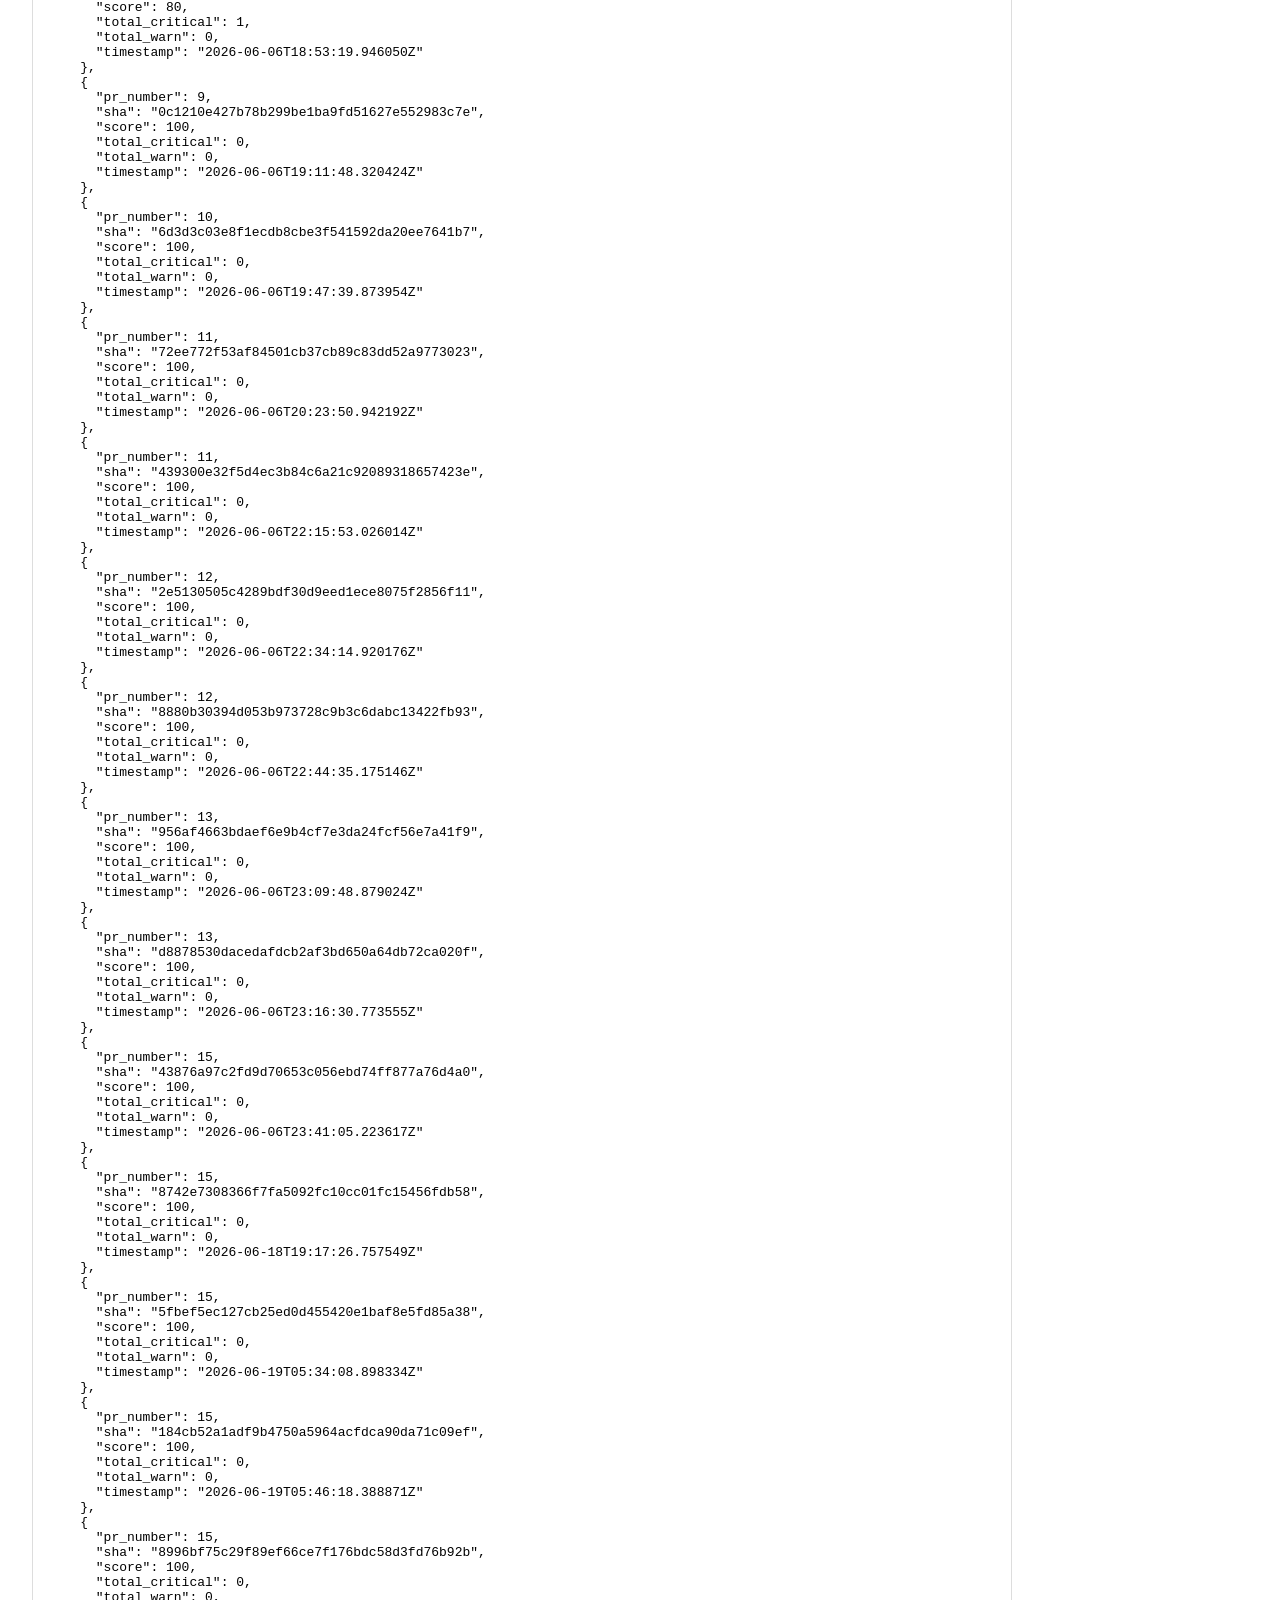
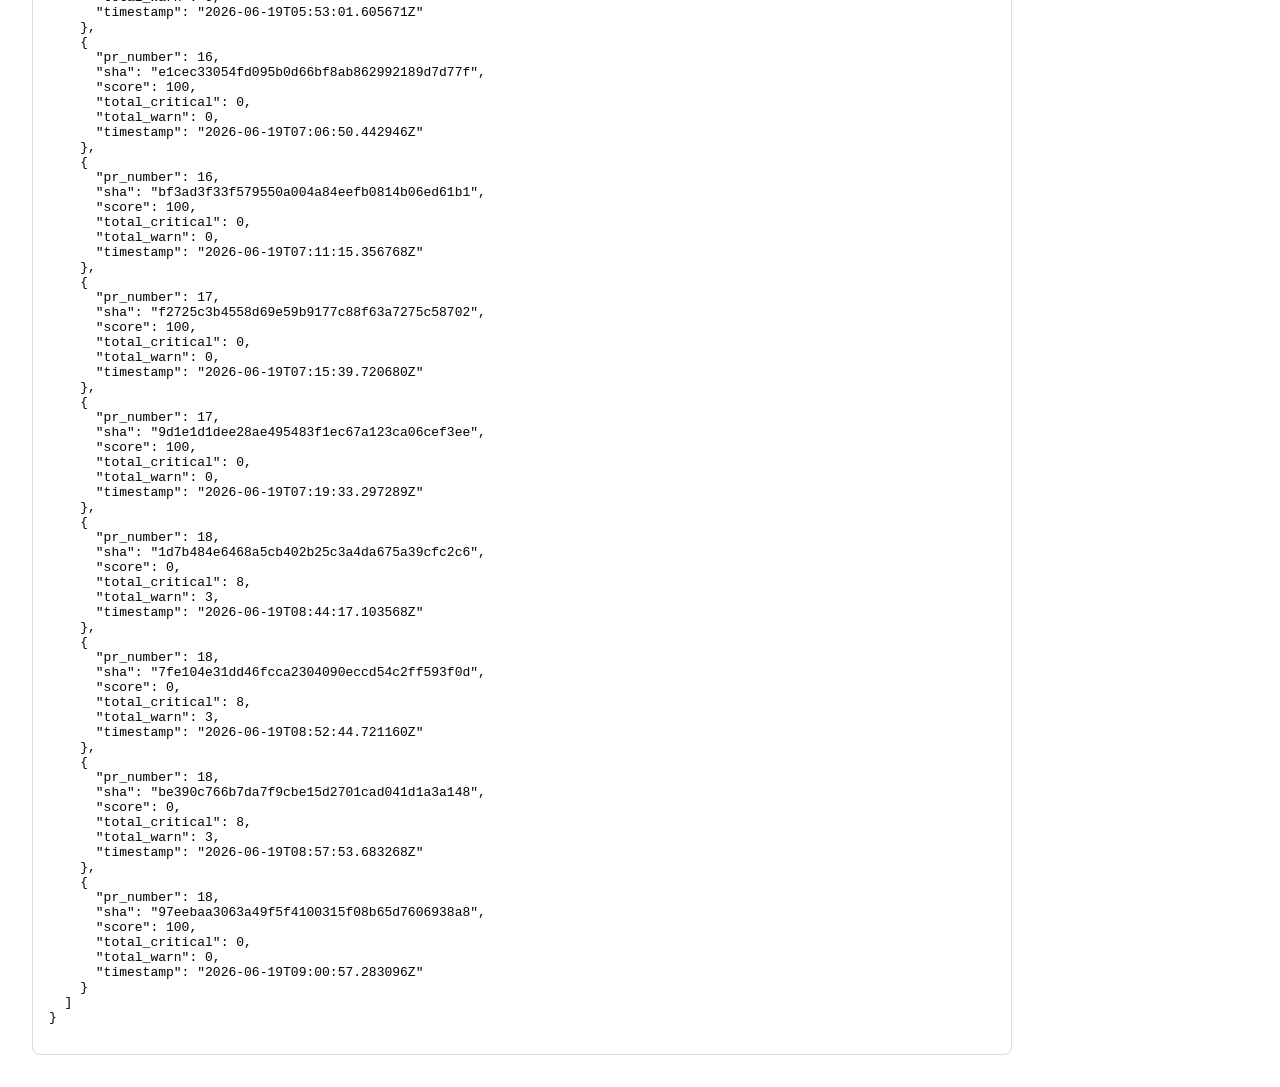
==== commit e1786311: "GuardianCI metrics: 2026-06-19t09-00-57-283096z-97eebaa3063a.json" ====
--- a/index.html
+++ b/index.html
@@ -16,12 +16,12 @@
 </head>
 <body>
   <h1>GuardianCI Security Dashboard</h1>
-  <p>Generated at 2026-06-19T08:58:05.564048Z</p>
-  <div class="score">86.09/100</div>
+  <p>Generated at 2026-06-19T09:01:09.137622Z</p>
+  <div class="score">86.67/100</div>
   <div class="grid">
     <section>
       <h2>Findings</h2>
-      <p>Total PRs reviewed: 23</p>
+      <p>Total PRs reviewed: 24</p>
       <p>Total findings: 34</p>
     </section>
     <section>
@@ -43,9 +43,9 @@
     <h2>Recent Reviews</h2>
     <pre id="data">{
   &quot;schema_version&quot;: 1,
-  &quot;generated_at&quot;: &quot;2026-06-19T08:58:05.564048Z&quot;,
-  &quot;rolling_30_day_score&quot;: 86.09,
-  &quot;total_prs_reviewed&quot;: 23,
+  &quot;generated_at&quot;: &quot;2026-06-19T09:01:09.137622Z&quot;,
+  &quot;rolling_30_day_score&quot;: 86.67,
+  &quot;total_prs_reviewed&quot;: 24,
   &quot;total_findings&quot;: 34,
   &quot;severity_breakdown&quot;: {
     &quot;CRITICAL&quot;: 25,
@@ -271,6 +271,14 @@
       &quot;total_critical&quot;: 8,
       &quot;total_warn&quot;: 3,
       &quot;timestamp&quot;: &quot;2026-06-19T08:57:53.683268Z&quot;
+    },
+    {
+      &quot;pr_number&quot;: 18,
+      &quot;sha&quot;: &quot;97eebaa3063a49f5f4100315f08b65d7606938a8&quot;,
+      &quot;score&quot;: 100,
+      &quot;total_critical&quot;: 0,
+      &quot;total_warn&quot;: 0,
+      &quot;timestamp&quot;: &quot;2026-06-19T09:00:57.283096Z&quot;
     }
   ]
 }</pre>
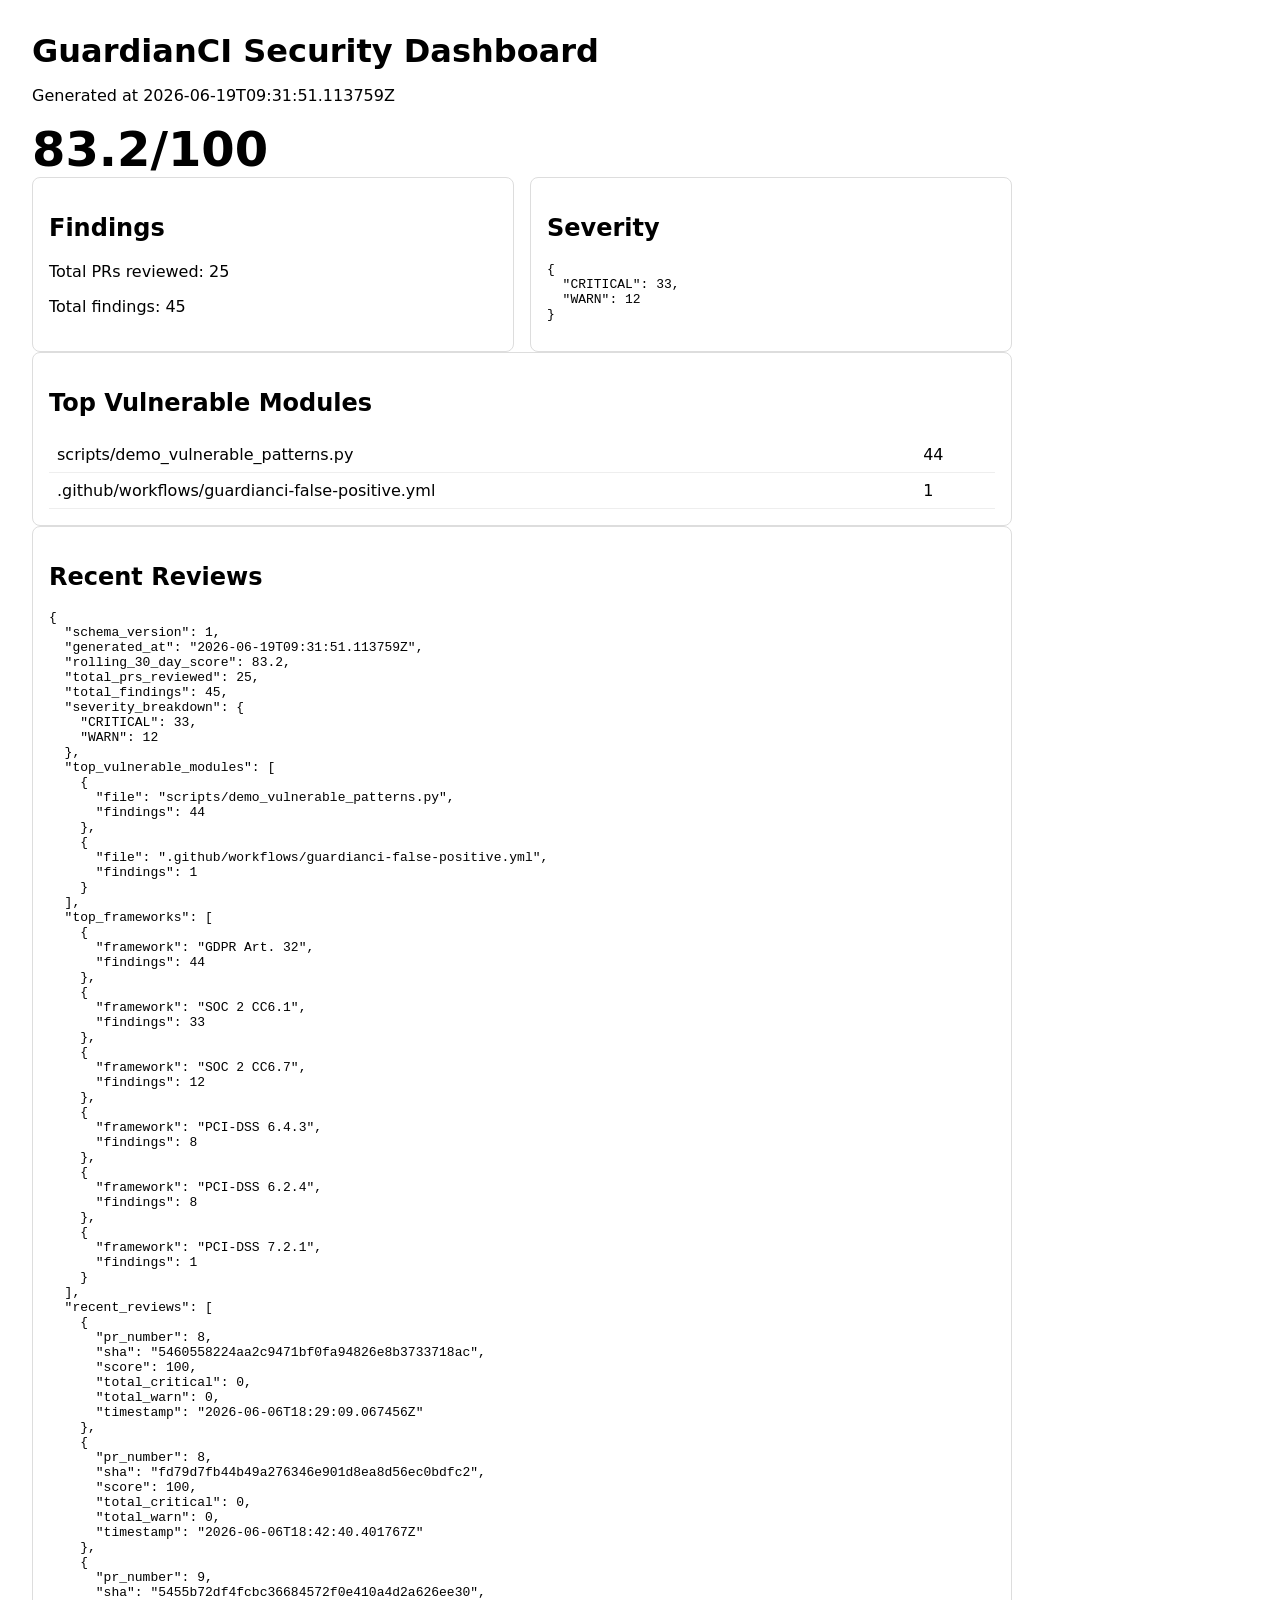
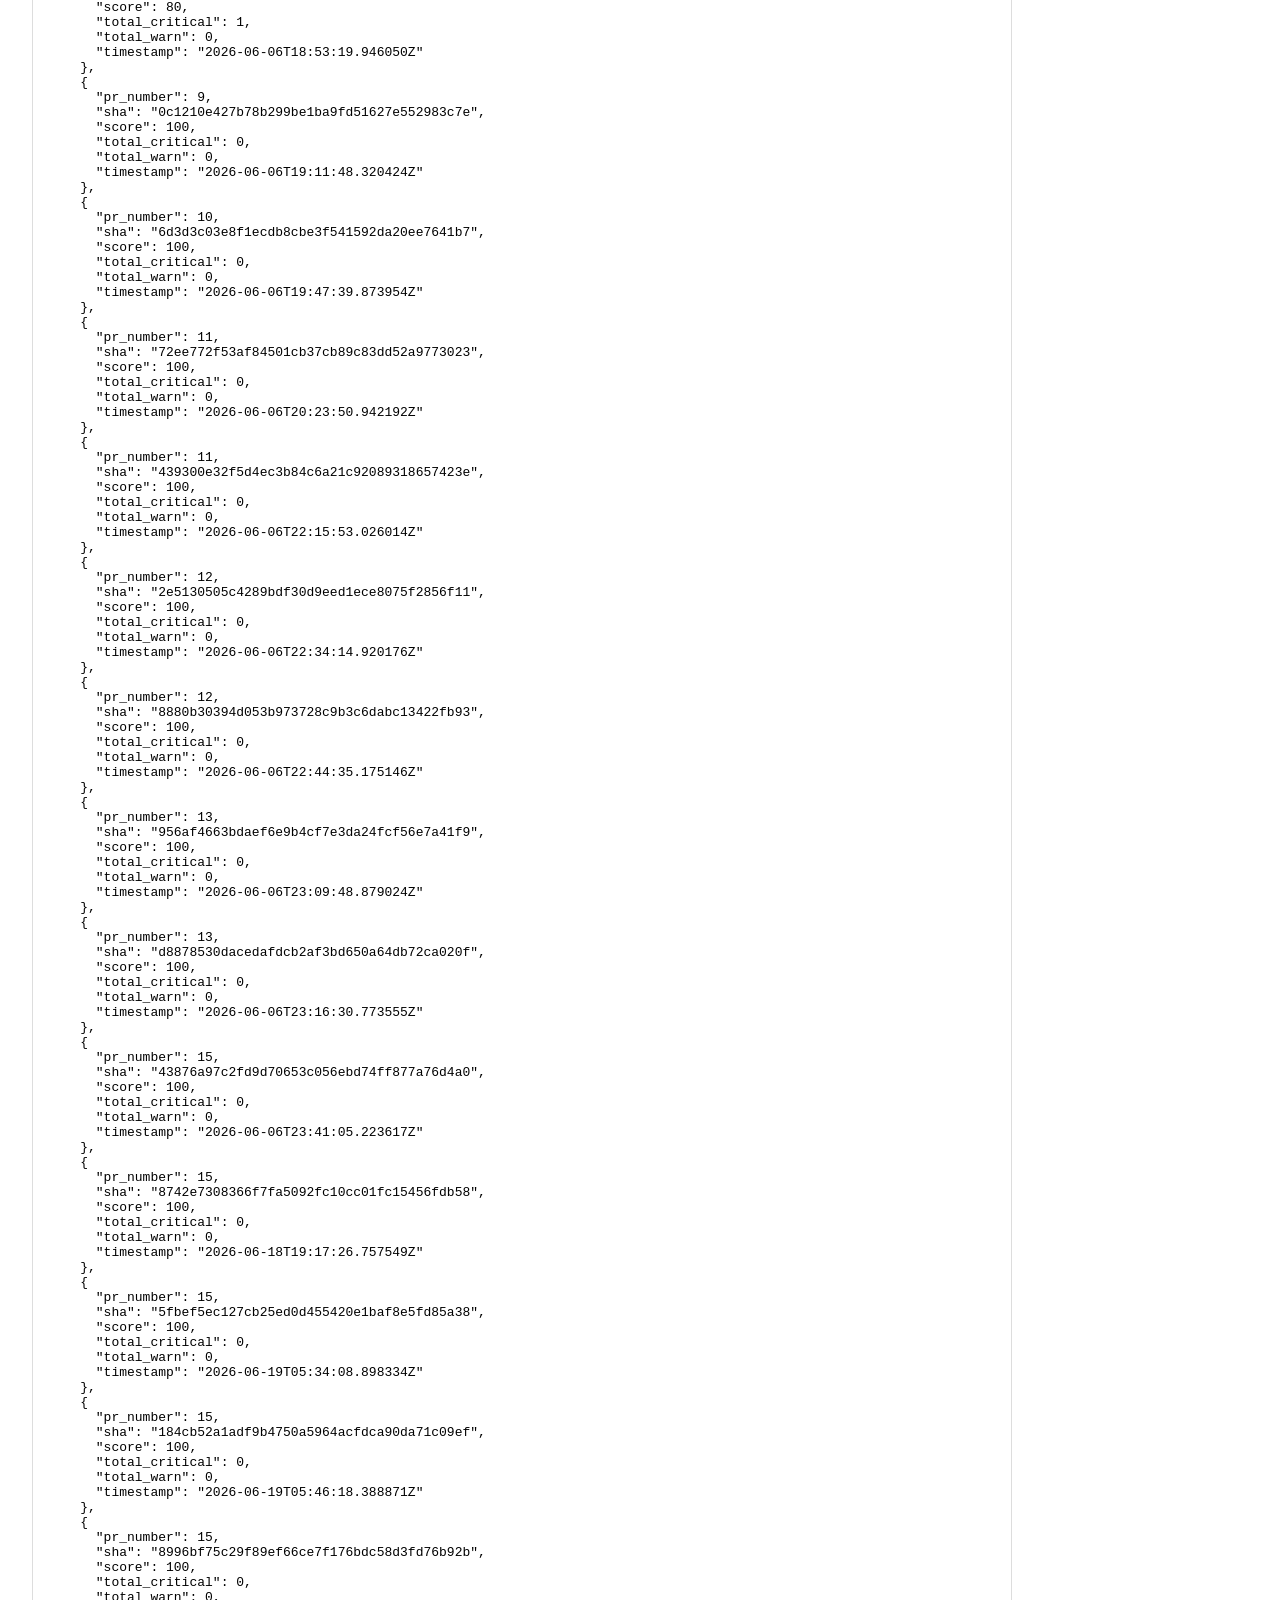
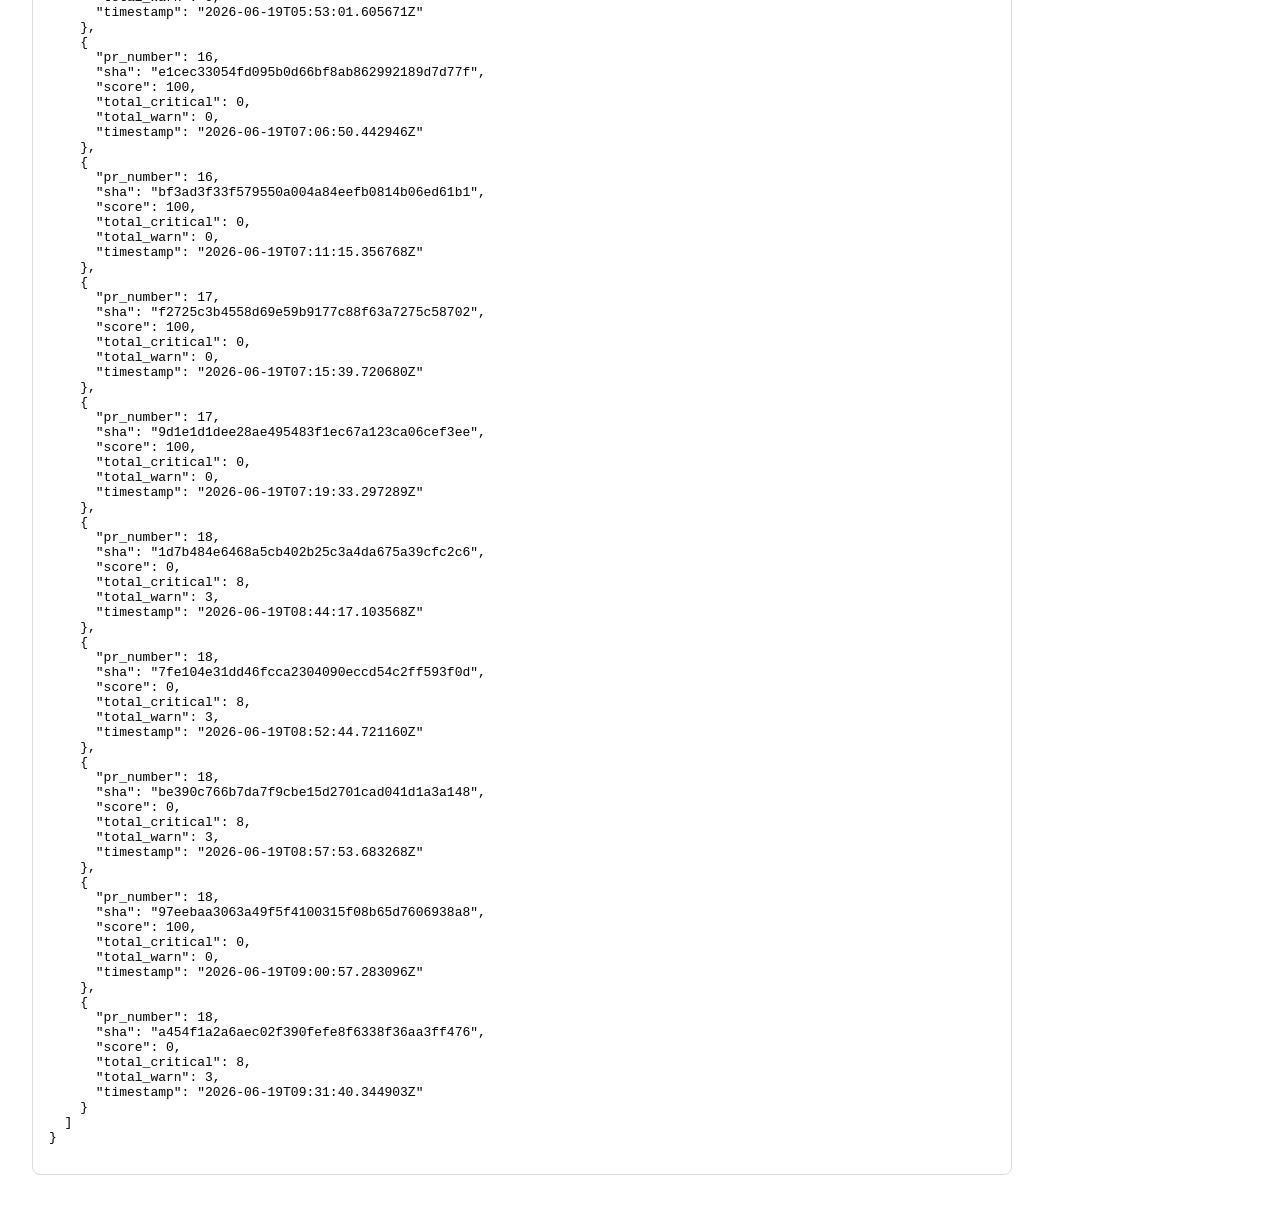
==== commit ac24da06: "GuardianCI metrics: 2026-06-19t09-31-40-344903z-a454f1a2a6ae.json" ====
--- a/index.html
+++ b/index.html
@@ -16,26 +16,26 @@
 </head>
 <body>
   <h1>GuardianCI Security Dashboard</h1>
-  <p>Generated at 2026-06-19T09:01:09.137622Z</p>
-  <div class="score">86.67/100</div>
+  <p>Generated at 2026-06-19T09:31:51.113759Z</p>
+  <div class="score">83.2/100</div>
   <div class="grid">
     <section>
       <h2>Findings</h2>
-      <p>Total PRs reviewed: 24</p>
-      <p>Total findings: 34</p>
+      <p>Total PRs reviewed: 25</p>
+      <p>Total findings: 45</p>
     </section>
     <section>
       <h2>Severity</h2>
       <pre>{
-  &quot;CRITICAL&quot;: 25,
-  &quot;WARN&quot;: 9
+  &quot;CRITICAL&quot;: 33,
+  &quot;WARN&quot;: 12
 }</pre>
     </section>
   </div>
   <section>
     <h2>Top Vulnerable Modules</h2>
     <table><tbody>
-      <tr><td>scripts/demo_vulnerable_patterns.py</td><td>33</td></tr>
+      <tr><td>scripts/demo_vulnerable_patterns.py</td><td>44</td></tr>
 <tr><td>.github/workflows/guardianci-false-positive.yml</td><td>1</td></tr>
     </tbody></table>
   </section>
@@ -43,18 +43,18 @@
     <h2>Recent Reviews</h2>
     <pre id="data">{
   &quot;schema_version&quot;: 1,
-  &quot;generated_at&quot;: &quot;2026-06-19T09:01:09.137622Z&quot;,
-  &quot;rolling_30_day_score&quot;: 86.67,
-  &quot;total_prs_reviewed&quot;: 24,
-  &quot;total_findings&quot;: 34,
+  &quot;generated_at&quot;: &quot;2026-06-19T09:31:51.113759Z&quot;,
+  &quot;rolling_30_day_score&quot;: 83.2,
+  &quot;total_prs_reviewed&quot;: 25,
+  &quot;total_findings&quot;: 45,
   &quot;severity_breakdown&quot;: {
-    &quot;CRITICAL&quot;: 25,
-    &quot;WARN&quot;: 9
+    &quot;CRITICAL&quot;: 33,
+    &quot;WARN&quot;: 12
   },
   &quot;top_vulnerable_modules&quot;: [
     {
       &quot;file&quot;: &quot;scripts/demo_vulnerable_patterns.py&quot;,
-      &quot;findings&quot;: 33
+      &quot;findings&quot;: 44
     },
     {
       &quot;file&quot;: &quot;.github/workflows/guardianci-false-positive.yml&quot;,
@@ -64,23 +64,23 @@
   &quot;top_frameworks&quot;: [
     {
       &quot;framework&quot;: &quot;GDPR Art. 32&quot;,
+      &quot;findings&quot;: 44
+    },
+    {
+      &quot;framework&quot;: &quot;SOC 2 CC6.1&quot;,
       &quot;findings&quot;: 33
     },
     {
-      &quot;framework&quot;: &quot;SOC 2 CC6.1&quot;,
-      &quot;findings&quot;: 25
-    },
-    {
       &quot;framework&quot;: &quot;SOC 2 CC6.7&quot;,
-      &quot;findings&quot;: 9
+      &quot;findings&quot;: 12
     },
     {
       &quot;framework&quot;: &quot;PCI-DSS 6.4.3&quot;,
-      &quot;findings&quot;: 6
+      &quot;findings&quot;: 8
     },
     {
       &quot;framework&quot;: &quot;PCI-DSS 6.2.4&quot;,
-      &quot;findings&quot;: 6
+      &quot;findings&quot;: 8
     },
     {
       &quot;framework&quot;: &quot;PCI-DSS 7.2.1&quot;,
@@ -279,6 +279,14 @@
       &quot;total_critical&quot;: 0,
       &quot;total_warn&quot;: 0,
       &quot;timestamp&quot;: &quot;2026-06-19T09:00:57.283096Z&quot;
+    },
+    {
+      &quot;pr_number&quot;: 18,
+      &quot;sha&quot;: &quot;a454f1a2a6aec02f390fefe8f6338f36aa3ff476&quot;,
+      &quot;score&quot;: 0,
+      &quot;total_critical&quot;: 8,
+      &quot;total_warn&quot;: 3,
+      &quot;timestamp&quot;: &quot;2026-06-19T09:31:40.344903Z&quot;
     }
   ]
 }</pre>
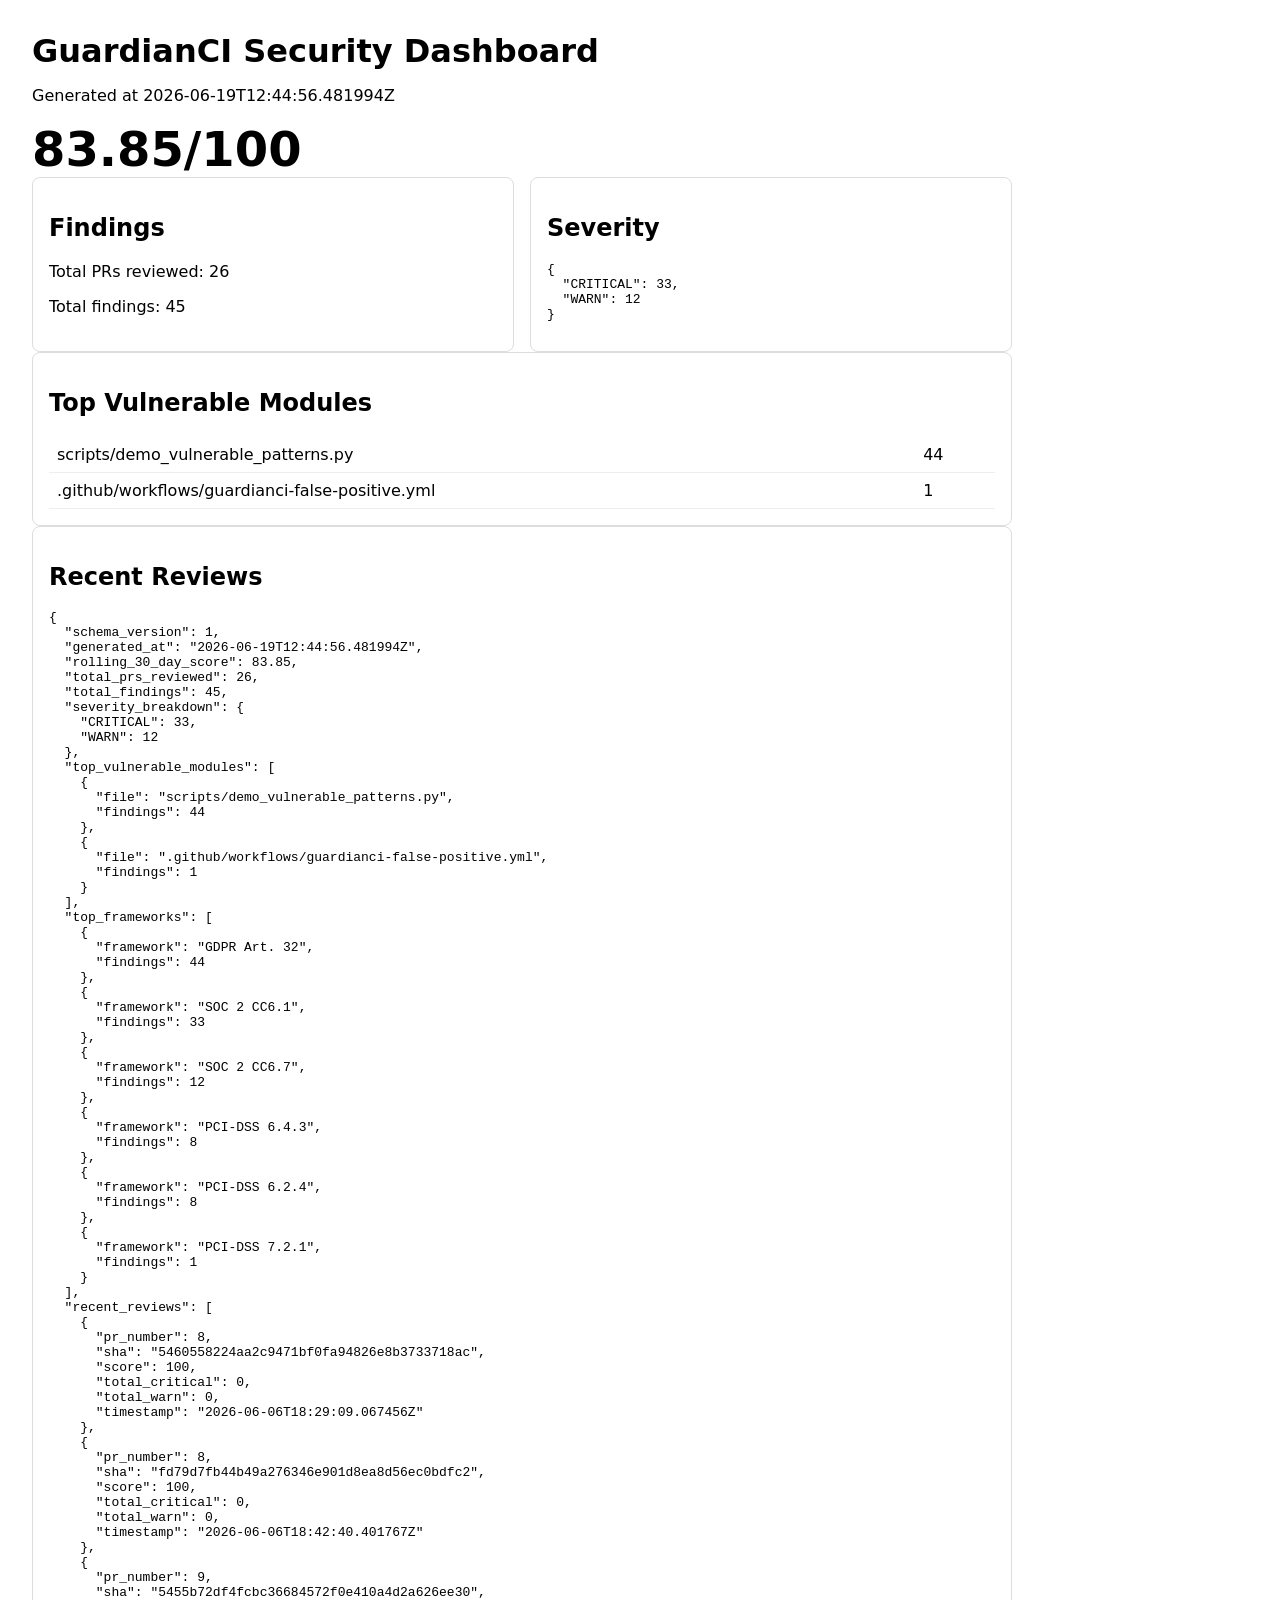
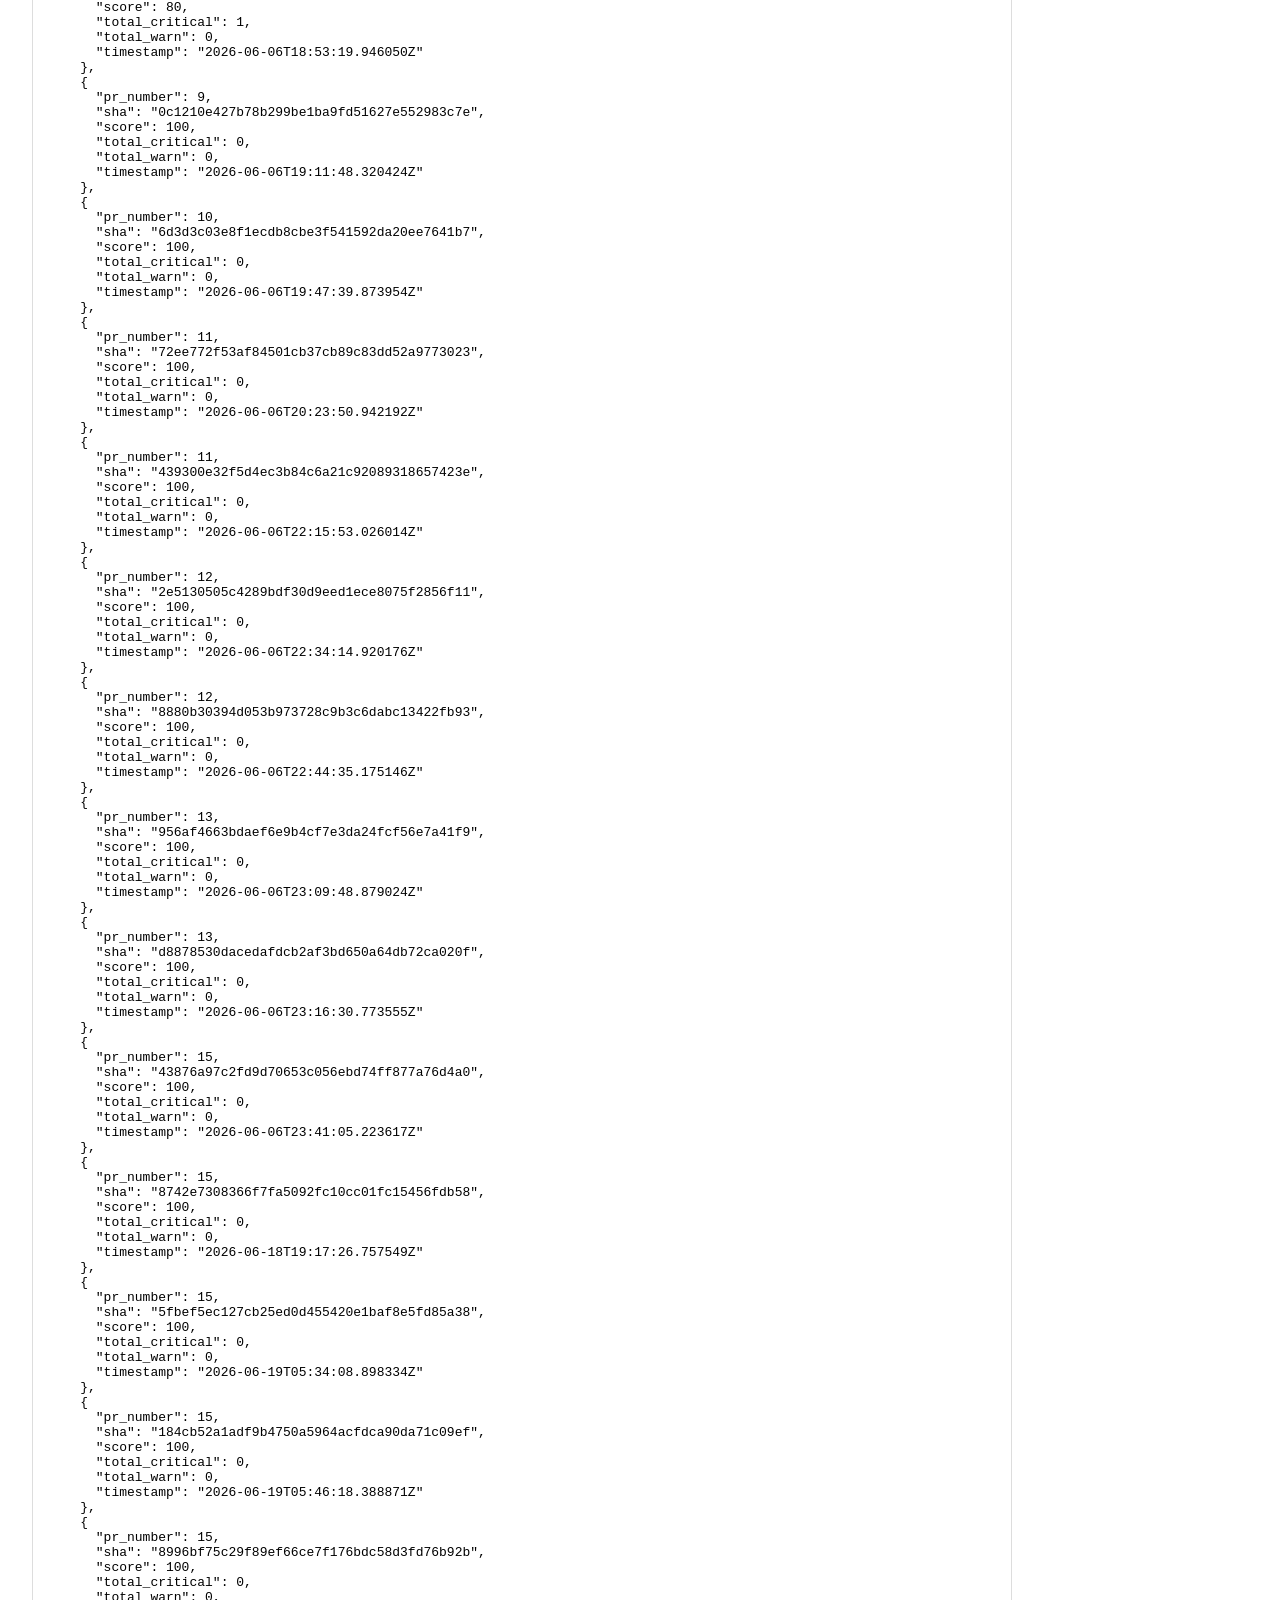
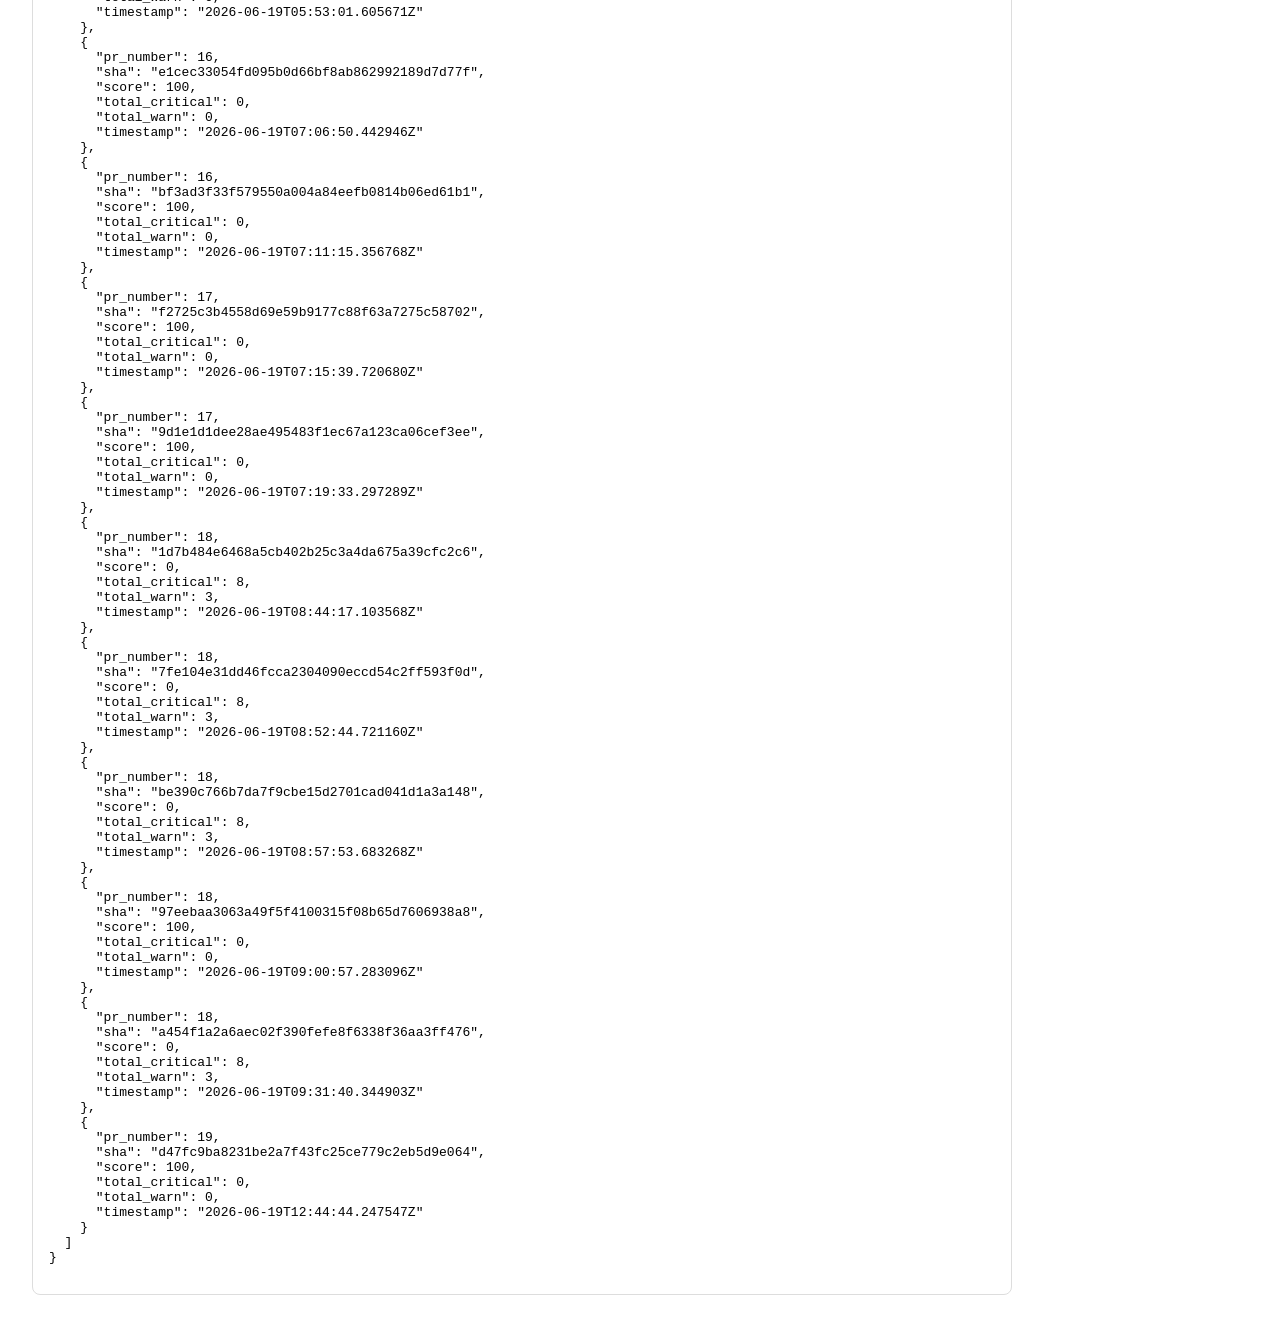
==== commit ee31e820: "GuardianCI metrics: 2026-06-19t12-44-44-247547z-d47fc9ba8231.json" ====
--- a/index.html
+++ b/index.html
@@ -16,12 +16,12 @@
 </head>
 <body>
   <h1>GuardianCI Security Dashboard</h1>
-  <p>Generated at 2026-06-19T09:31:51.113759Z</p>
-  <div class="score">83.2/100</div>
+  <p>Generated at 2026-06-19T12:44:56.481994Z</p>
+  <div class="score">83.85/100</div>
   <div class="grid">
     <section>
       <h2>Findings</h2>
-      <p>Total PRs reviewed: 25</p>
+      <p>Total PRs reviewed: 26</p>
       <p>Total findings: 45</p>
     </section>
     <section>
@@ -43,9 +43,9 @@
     <h2>Recent Reviews</h2>
     <pre id="data">{
   &quot;schema_version&quot;: 1,
-  &quot;generated_at&quot;: &quot;2026-06-19T09:31:51.113759Z&quot;,
-  &quot;rolling_30_day_score&quot;: 83.2,
-  &quot;total_prs_reviewed&quot;: 25,
+  &quot;generated_at&quot;: &quot;2026-06-19T12:44:56.481994Z&quot;,
+  &quot;rolling_30_day_score&quot;: 83.85,
+  &quot;total_prs_reviewed&quot;: 26,
   &quot;total_findings&quot;: 45,
   &quot;severity_breakdown&quot;: {
     &quot;CRITICAL&quot;: 33,
@@ -287,6 +287,14 @@
       &quot;total_critical&quot;: 8,
       &quot;total_warn&quot;: 3,
       &quot;timestamp&quot;: &quot;2026-06-19T09:31:40.344903Z&quot;
+    },
+    {
+      &quot;pr_number&quot;: 19,
+      &quot;sha&quot;: &quot;d47fc9ba8231be2a7f43fc25ce779c2eb5d9e064&quot;,
+      &quot;score&quot;: 100,
+      &quot;total_critical&quot;: 0,
+      &quot;total_warn&quot;: 0,
+      &quot;timestamp&quot;: &quot;2026-06-19T12:44:44.247547Z&quot;
     }
   ]
 }</pre>
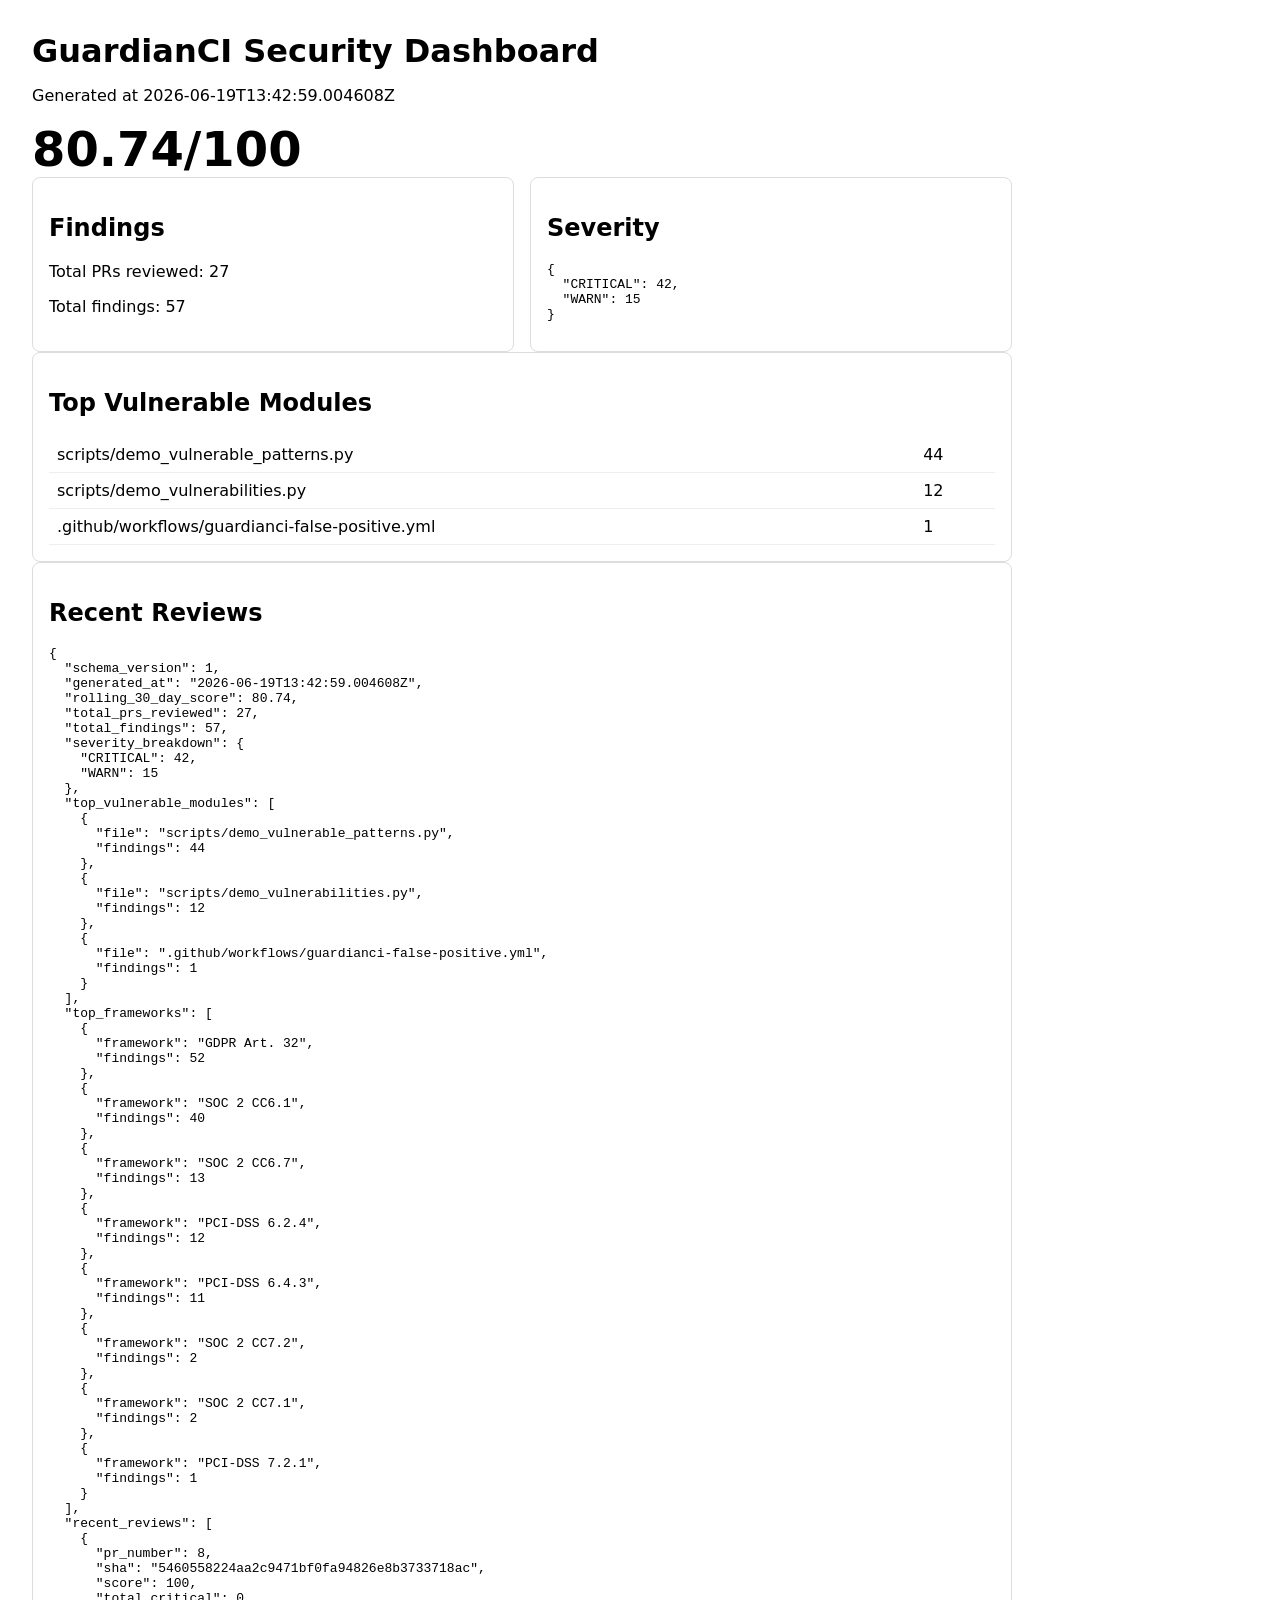
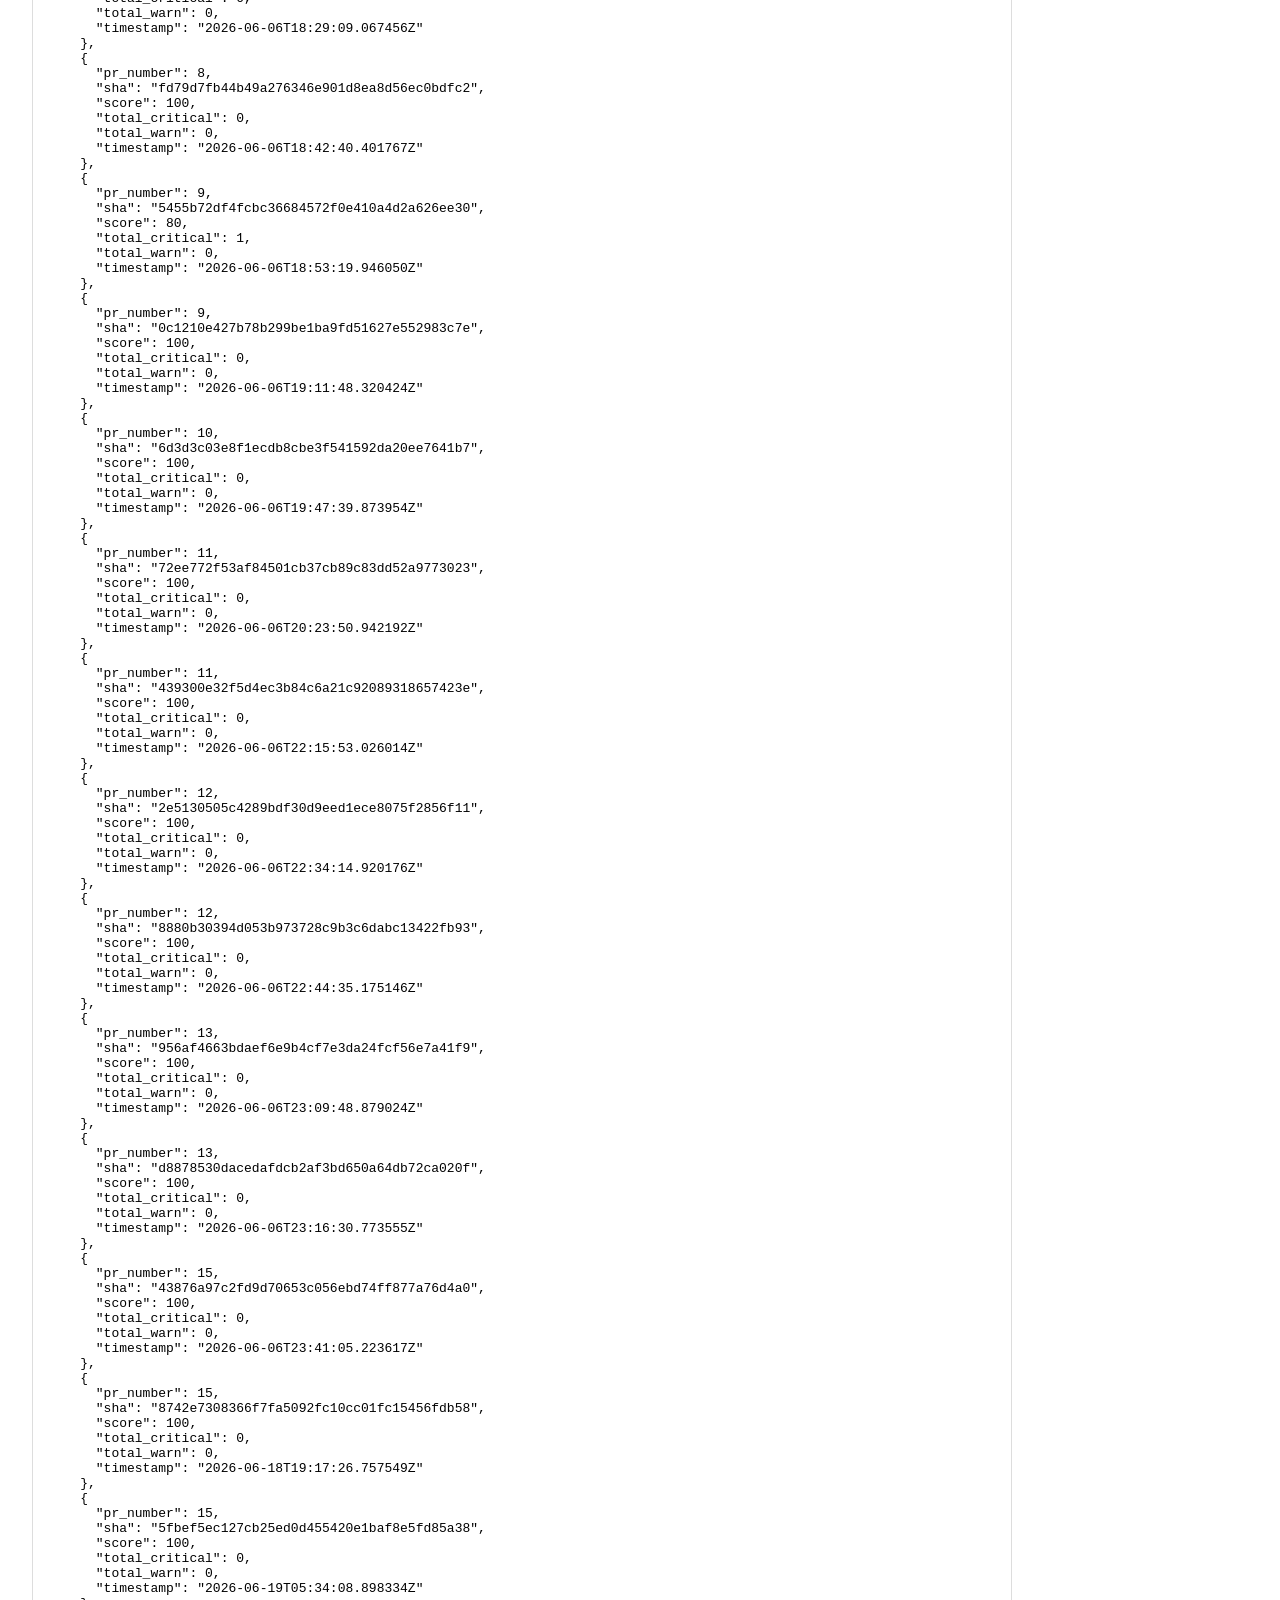
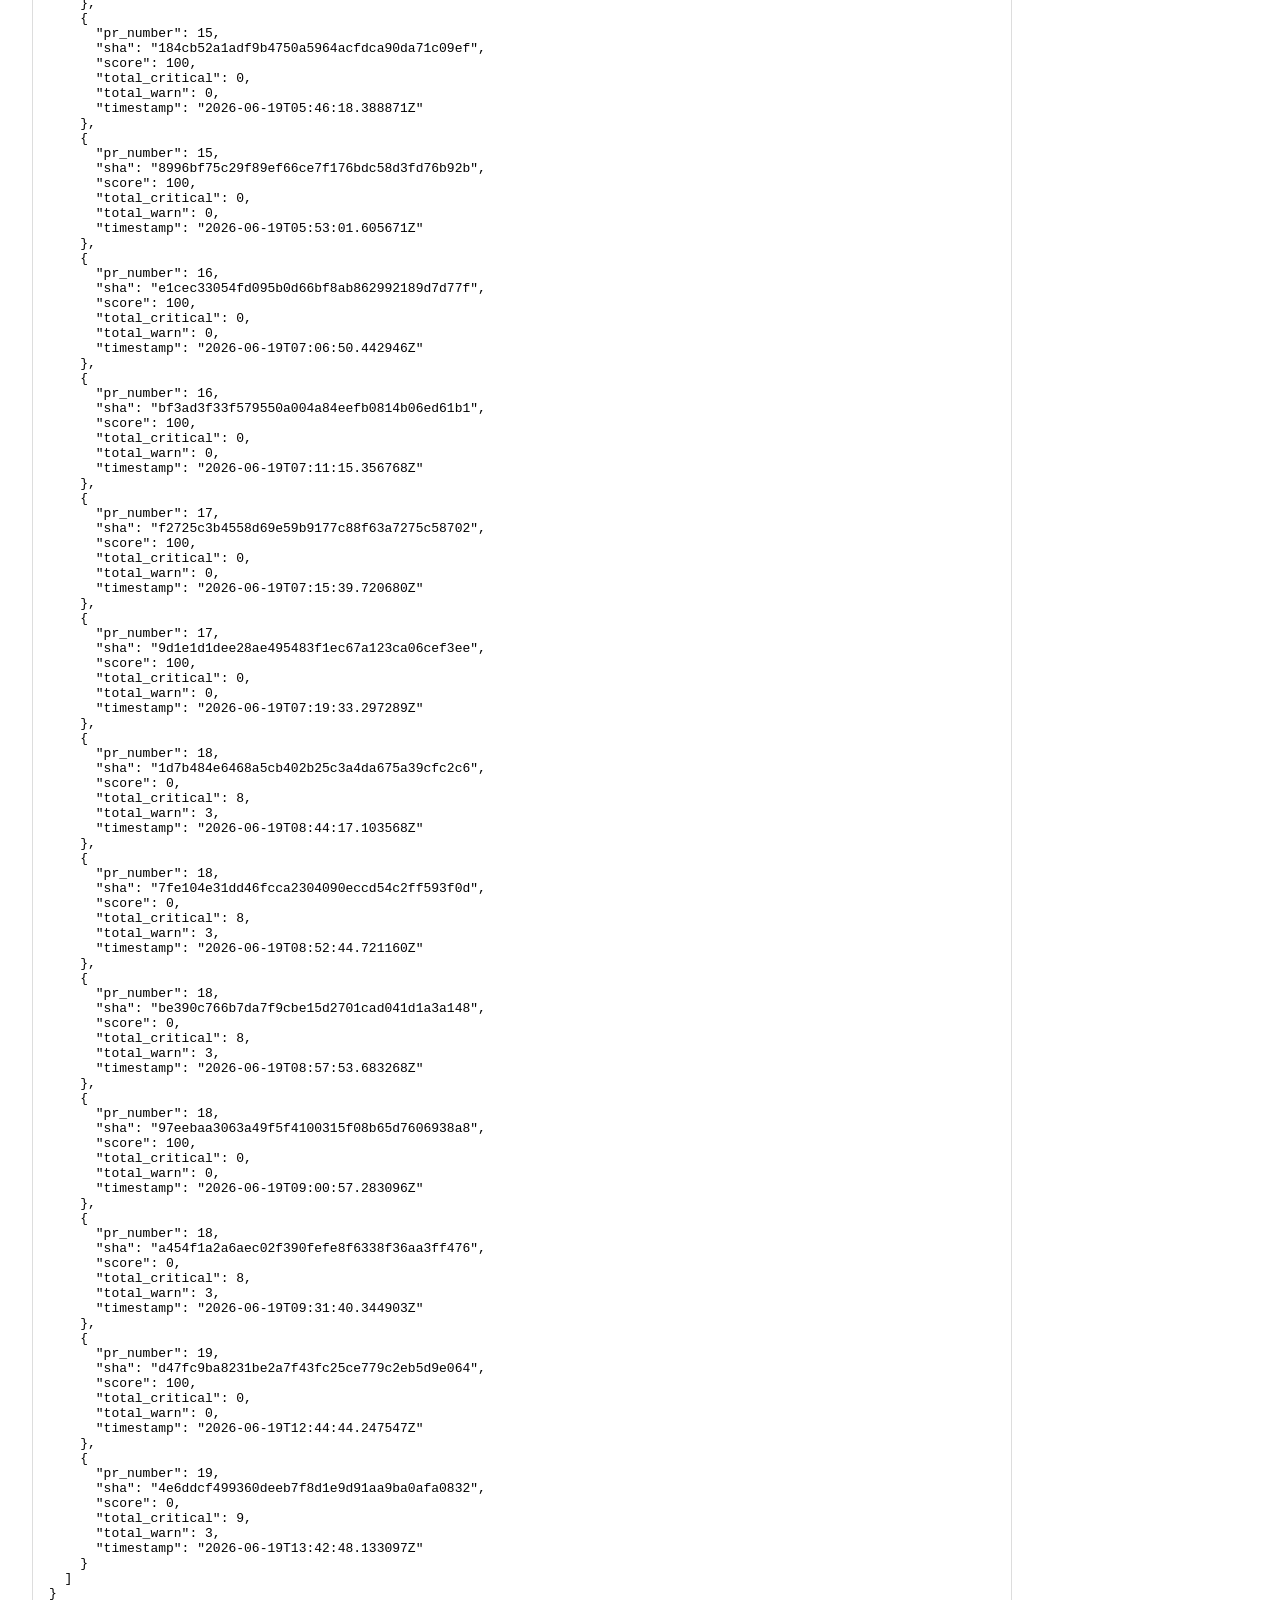
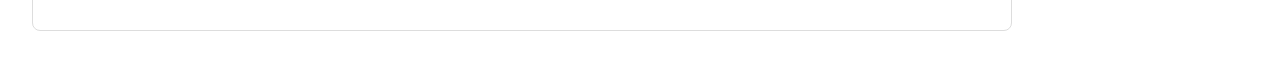
==== commit 25fdad9e: "GuardianCI metrics: 2026-06-19t13-42-48-133097z-4e6ddcf49936.json" ====
--- a/index.html
+++ b/index.html
@@ -16,19 +16,19 @@
 </head>
 <body>
   <h1>GuardianCI Security Dashboard</h1>
-  <p>Generated at 2026-06-19T12:44:56.481994Z</p>
-  <div class="score">83.85/100</div>
+  <p>Generated at 2026-06-19T13:42:59.004608Z</p>
+  <div class="score">80.74/100</div>
   <div class="grid">
     <section>
       <h2>Findings</h2>
-      <p>Total PRs reviewed: 26</p>
-      <p>Total findings: 45</p>
+      <p>Total PRs reviewed: 27</p>
+      <p>Total findings: 57</p>
     </section>
     <section>
       <h2>Severity</h2>
       <pre>{
-  &quot;CRITICAL&quot;: 33,
-  &quot;WARN&quot;: 12
+  &quot;CRITICAL&quot;: 42,
+  &quot;WARN&quot;: 15
 }</pre>
     </section>
   </div>
@@ -36,6 +36,7 @@
     <h2>Top Vulnerable Modules</h2>
     <table><tbody>
       <tr><td>scripts/demo_vulnerable_patterns.py</td><td>44</td></tr>
+<tr><td>scripts/demo_vulnerabilities.py</td><td>12</td></tr>
 <tr><td>.github/workflows/guardianci-false-positive.yml</td><td>1</td></tr>
     </tbody></table>
   </section>
@@ -43,18 +44,22 @@
     <h2>Recent Reviews</h2>
     <pre id="data">{
   &quot;schema_version&quot;: 1,
-  &quot;generated_at&quot;: &quot;2026-06-19T12:44:56.481994Z&quot;,
-  &quot;rolling_30_day_score&quot;: 83.85,
-  &quot;total_prs_reviewed&quot;: 26,
-  &quot;total_findings&quot;: 45,
+  &quot;generated_at&quot;: &quot;2026-06-19T13:42:59.004608Z&quot;,
+  &quot;rolling_30_day_score&quot;: 80.74,
+  &quot;total_prs_reviewed&quot;: 27,
+  &quot;total_findings&quot;: 57,
   &quot;severity_breakdown&quot;: {
-    &quot;CRITICAL&quot;: 33,
-    &quot;WARN&quot;: 12
+    &quot;CRITICAL&quot;: 42,
+    &quot;WARN&quot;: 15
   },
   &quot;top_vulnerable_modules&quot;: [
     {
       &quot;file&quot;: &quot;scripts/demo_vulnerable_patterns.py&quot;,
       &quot;findings&quot;: 44
+    },
+    {
+      &quot;file&quot;: &quot;scripts/demo_vulnerabilities.py&quot;,
+      &quot;findings&quot;: 12
     },
     {
       &quot;file&quot;: &quot;.github/workflows/guardianci-false-positive.yml&quot;,
@@ -64,23 +69,31 @@
   &quot;top_frameworks&quot;: [
     {
       &quot;framework&quot;: &quot;GDPR Art. 32&quot;,
-      &quot;findings&quot;: 44
+      &quot;findings&quot;: 52
     },
     {
       &quot;framework&quot;: &quot;SOC 2 CC6.1&quot;,
-      &quot;findings&quot;: 33
+      &quot;findings&quot;: 40
     },
     {
       &quot;framework&quot;: &quot;SOC 2 CC6.7&quot;,
+      &quot;findings&quot;: 13
+    },
+    {
+      &quot;framework&quot;: &quot;PCI-DSS 6.2.4&quot;,
       &quot;findings&quot;: 12
     },
     {
       &quot;framework&quot;: &quot;PCI-DSS 6.4.3&quot;,
-      &quot;findings&quot;: 8
-    },
-    {
-      &quot;framework&quot;: &quot;PCI-DSS 6.2.4&quot;,
-      &quot;findings&quot;: 8
+      &quot;findings&quot;: 11
+    },
+    {
+      &quot;framework&quot;: &quot;SOC 2 CC7.2&quot;,
+      &quot;findings&quot;: 2
+    },
+    {
+      &quot;framework&quot;: &quot;SOC 2 CC7.1&quot;,
+      &quot;findings&quot;: 2
     },
     {
       &quot;framework&quot;: &quot;PCI-DSS 7.2.1&quot;,
@@ -295,6 +308,14 @@
       &quot;total_critical&quot;: 0,
       &quot;total_warn&quot;: 0,
       &quot;timestamp&quot;: &quot;2026-06-19T12:44:44.247547Z&quot;
+    },
+    {
+      &quot;pr_number&quot;: 19,
+      &quot;sha&quot;: &quot;4e6ddcf499360deeb7f8d1e9d91aa9ba0afa0832&quot;,
+      &quot;score&quot;: 0,
+      &quot;total_critical&quot;: 9,
+      &quot;total_warn&quot;: 3,
+      &quot;timestamp&quot;: &quot;2026-06-19T13:42:48.133097Z&quot;
     }
   ]
 }</pre>
